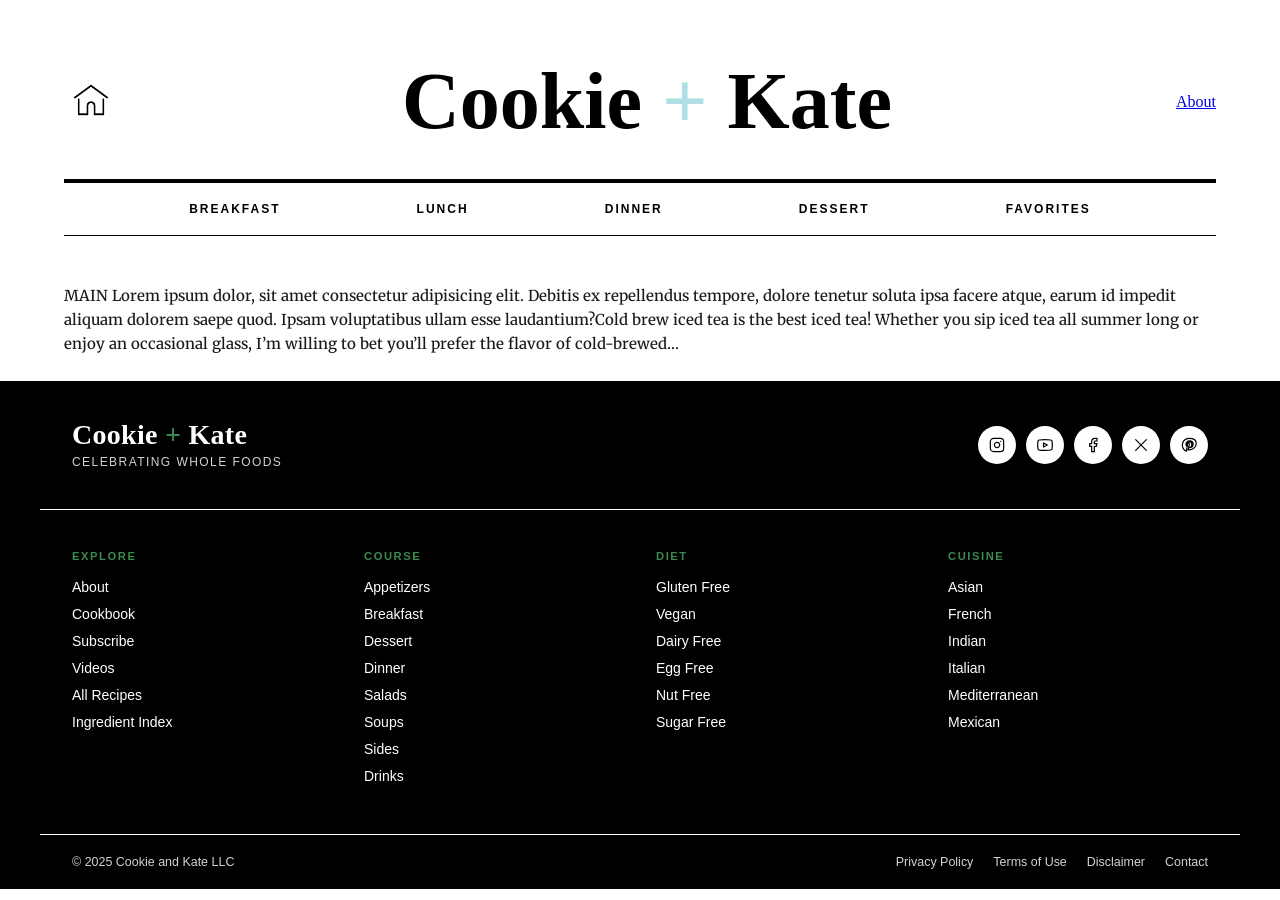
==== index.html @ 109a1067 "minor tweaks" ====
<!DOCTYPE html>
<html lang="en">
<head>
    <meta charset="UTF-8">
    <meta name="viewport" content="width=device-width, initial-scale=1.0">
    <title>Itec50 Final Project</title>
    <link rel="stylesheet" href="style.css">
    <link rel="preconnect" href="https://fonts.googleapis.com">
    <link rel="preconnect" href="https://fonts.gstatic.com" crossorigin>
    <link href="https://fonts.googleapis.com/css2?family=Merriweather:ital,wght@0,300;0,400;1,300&display=swap" rel="stylesheet">
</head>
<body>
    <nav>
        <div>
            <div class="upper">
                <a class="left" href="/index.html"><img src="/assets/icons/home.png"></a>
                <div class="title serif">Cookie <span>+</span> Kate</div>
                <div class="right">
                    <a class="button" href="about.html">About</a>
                </div>
            </div>
            <div class="lower sans-serif">
                <a href="#">Breakfast</a>
                <a href="#">Lunch</a>
                <a href="#">Dinner</a>
                <a href="#">Dessert</a>
                <a href="#">Favorites</a>
            </div>
        </div>
    </nav>

    <main>
        <div class="body-text">MAIN Lorem ipsum dolor, sit amet consectetur adipisicing elit. Debitis ex repellendus tempore, dolore tenetur soluta ipsa facere atque, earum id impedit aliquam dolorem saepe quod. Ipsam voluptatibus ullam esse laudantium?Cold brew iced tea is the best iced tea! Whether you sip iced tea all summer long or enjoy an occasional glass, I’m willing to bet you’ll prefer the flavor of cold-brewed…</div>
    </main>


    <footer class="site-footer">

    <div class="footer-top">
        <div class="footer-brand">
        <a href="/" class="footer-logo">Cookie <span class="footer-logo-plus">+</span> Kate</a>
        <p class="footer-tagline">Celebrating whole foods</p>
        </div>

        <div class="footer-social">
        <a href="https://instagram.com" class="social-link" aria-label="Instagram">
            <svg xmlns="http://www.w3.org/2000/svg" viewBox="0 0 24 24" fill="none" stroke="currentColor" stroke-width="1.8" stroke-linecap="round" stroke-linejoin="round">
            <rect x="2" y="2" width="20" height="20" rx="5" ry="5"/>
            <path d="M16 11.37A4 4 0 1 1 12.63 8 4 4 0 0 1 16 11.37z"/>
            <line x1="17.5" y1="6.5" x2="17.51" y2="6.5"/>
            </svg>
        </a>
        <a href="https://youtube.com" class="social-link" aria-label="YouTube">
            <svg xmlns="http://www.w3.org/2000/svg" viewBox="0 0 24 24" fill="none" stroke="currentColor" stroke-width="1.8" stroke-linecap="round" stroke-linejoin="round">
            <path d="M22.54 6.42a2.78 2.78 0 0 0-1.95-1.96C18.88 4 12 4 12 4s-6.88 0-8.59.46A2.78 2.78 0 0 0 1.46 6.42 29 29 0 0 0 1 12a29 29 0 0 0 .46 5.58A2.78 2.78 0 0 0 3.41 19.6C5.12 20 12 20 12 20s6.88 0 8.59-.46a2.78 2.78 0 0 0 1.95-1.95A29 29 0 0 0 23 12a29 29 0 0 0-.46-5.58z"/>
            <polygon points="9.75 15.02 15.5 12 9.75 8.98 9.75 15.02"/>
            </svg>
        </a>
        <a href="https://facebook.com" class="social-link" aria-label="Facebook">
            <svg xmlns="http://www.w3.org/2000/svg" viewBox="0 0 24 24" fill="none" stroke="currentColor" stroke-width="1.8" stroke-linecap="round" stroke-linejoin="round">
            <path d="M18 2h-3a5 5 0 0 0-5 5v3H7v4h3v8h4v-8h3l1-4h-4V7a1 1 0 0 1 1-1h3z"/>
            </svg>
        </a>
        <a href="https://x.com" class="social-link" aria-label="X / Twitter">
            <svg xmlns="http://www.w3.org/2000/svg" viewBox="0 0 24 24" fill="none" stroke="currentColor" stroke-width="1.8" stroke-linecap="round" stroke-linejoin="round">
            <path d="M4 4l16 16M20 4 4 20"/>
            </svg>
        </a>
        <a href="https://pinterest.com" class="social-link" aria-label="Pinterest">
            <svg xmlns="http://www.w3.org/2000/svg" viewBox="0 0 24 24" fill="none" stroke="currentColor" stroke-width="1.8" stroke-linecap="round" stroke-linejoin="round">
            <path d="M12 2C6.48 2 2 6.48 2 12c0 4.24 2.65 7.86 6.39 9.29-.09-.78-.17-1.98.04-2.83.18-.76 1.22-5.17 1.22-5.17s-.31-.62-.31-1.54c0-1.45.84-2.53 1.88-2.53.89 0 1.32.67 1.32 1.47 0 .9-.57 2.24-.87 3.48-.25 1.04.52 1.88 1.54 1.88 1.85 0 3.1-2.37 3.1-5.18 0-2.14-1.44-3.64-3.5-3.64-2.38 0-3.78 1.79-3.78 3.63 0 .72.28 1.49.62 1.91a.25.25 0 0 1 .06.24l-.23.95c-.04.15-.12.18-.28.11-1.04-.49-1.69-2.02-1.69-3.25 0-2.64 1.92-5.07 5.53-5.07 2.9 0 5.16 2.07 5.16 4.83 0 2.88-1.81 5.19-4.33 5.19-.85 0-1.64-.44-1.91-.96l-.52 1.95c-.19.72-.69 1.62-1.03 2.17.78.24 1.6.37 2.46.37 5.52 0 10-4.48 10-10S17.52 2 12 2z"/>
            </svg>
        </a>
        </div>
    </div>

    <div class="footer-nav">
        <div class="footer-nav-col">
        <h4 class="footer-nav-heading">Explore</h4>
        <ul>
            <li><a href="/about/">About</a></li>
            <li><a href="/love-real-food-cookbook/">Cookbook</a></li>
            <li><a href="/subscribe/">Subscribe</a></li>
            <li><a href="/videos/">Videos</a></li>
            <li><a href="/category/food-recipes/">All Recipes</a></li>
            <li><a href="/ingredient-index/">Ingredient Index</a></li>
        </ul>
        </div>

        <div class="footer-nav-col">
        <h4 class="footer-nav-heading">Course</h4>
        <ul>
            <li><a href="/category/food-recipes/appetizers/">Appetizers</a></li>
            <li><a href="/category/food-recipes/breakfast/">Breakfast</a></li>
            <li><a href="/category/food-recipes/dessert/">Dessert</a></li>
            <li><a href="/category/food-recipes/entrees/">Dinner</a></li>
            <li><a href="/category/food-recipes/salads/">Salads</a></li>
            <li><a href="/category/food-recipes/soups-and-stews/">Soups</a></li>
            <li><a href="/category/food-recipes/side-dishes/">Sides</a></li>
            <li><a href="/category/food-recipes/drinks/">Drinks</a></li>
        </ul>
        </div>

        <div class="footer-nav-col">
        <h4 class="footer-nav-heading">Diet</h4>
        <ul>
            <li><a href="/category/food-recipes/gluten-free/">Gluten Free</a></li>
            <li><a href="/category/food-recipes/vegan/">Vegan</a></li>
            <li><a href="/category/food-recipes/dairy-free/">Dairy Free</a></li>
            <li><a href="/category/food-recipes/egg-free-lactovegetarian/">Egg Free</a></li>
            <li><a href="/category/food-recipes/nut-free/">Nut Free</a></li>
            <li><a href="/category/food-recipes/naturally-sweetened/">Sugar Free</a></li>
        </ul>
        </div>

        <div class="footer-nav-col">
        <h4 class="footer-nav-heading">Cuisine</h4>
        <ul>
            <li><a href="/category/vegetarian-asian-recipes/">Asian</a></li>
            <li><a href="/category/french/">French</a></li>
            <li><a href="/category/vegetarian-indian-recipes/">Indian</a></li>
            <li><a href="/category/vegetarian-italian-recipes/">Italian</a></li>
            <li><a href="/category/greek-vegetarian-recipes/">Mediterranean</a></li>
            <li><a href="/category/vegetarian-mexican-recipes/">Mexican</a></li>
        </ul>
        </div>
    </div>

    <div class="footer-bottom">
        <p class="footer-copyright">&copy; 2025 Cookie and Kate LLC</p>
        <nav class="footer-legal">
        <a href="/privacy-policy/">Privacy Policy</a>
        <a href="/terms-of-use/">Terms of Use</a>
        <a href="/disclaimer/">Disclaimer</a>
        <a href="/contact/">Contact</a>
        </nav>
    </div>

    </footer>

    <script src="script.js"></script>
</body>
</html>
---- style.css ----
@import url(css/general.css);
@import url(css/fonts.css);
@import url(css/nav.css);
@import url(css/footer.css);
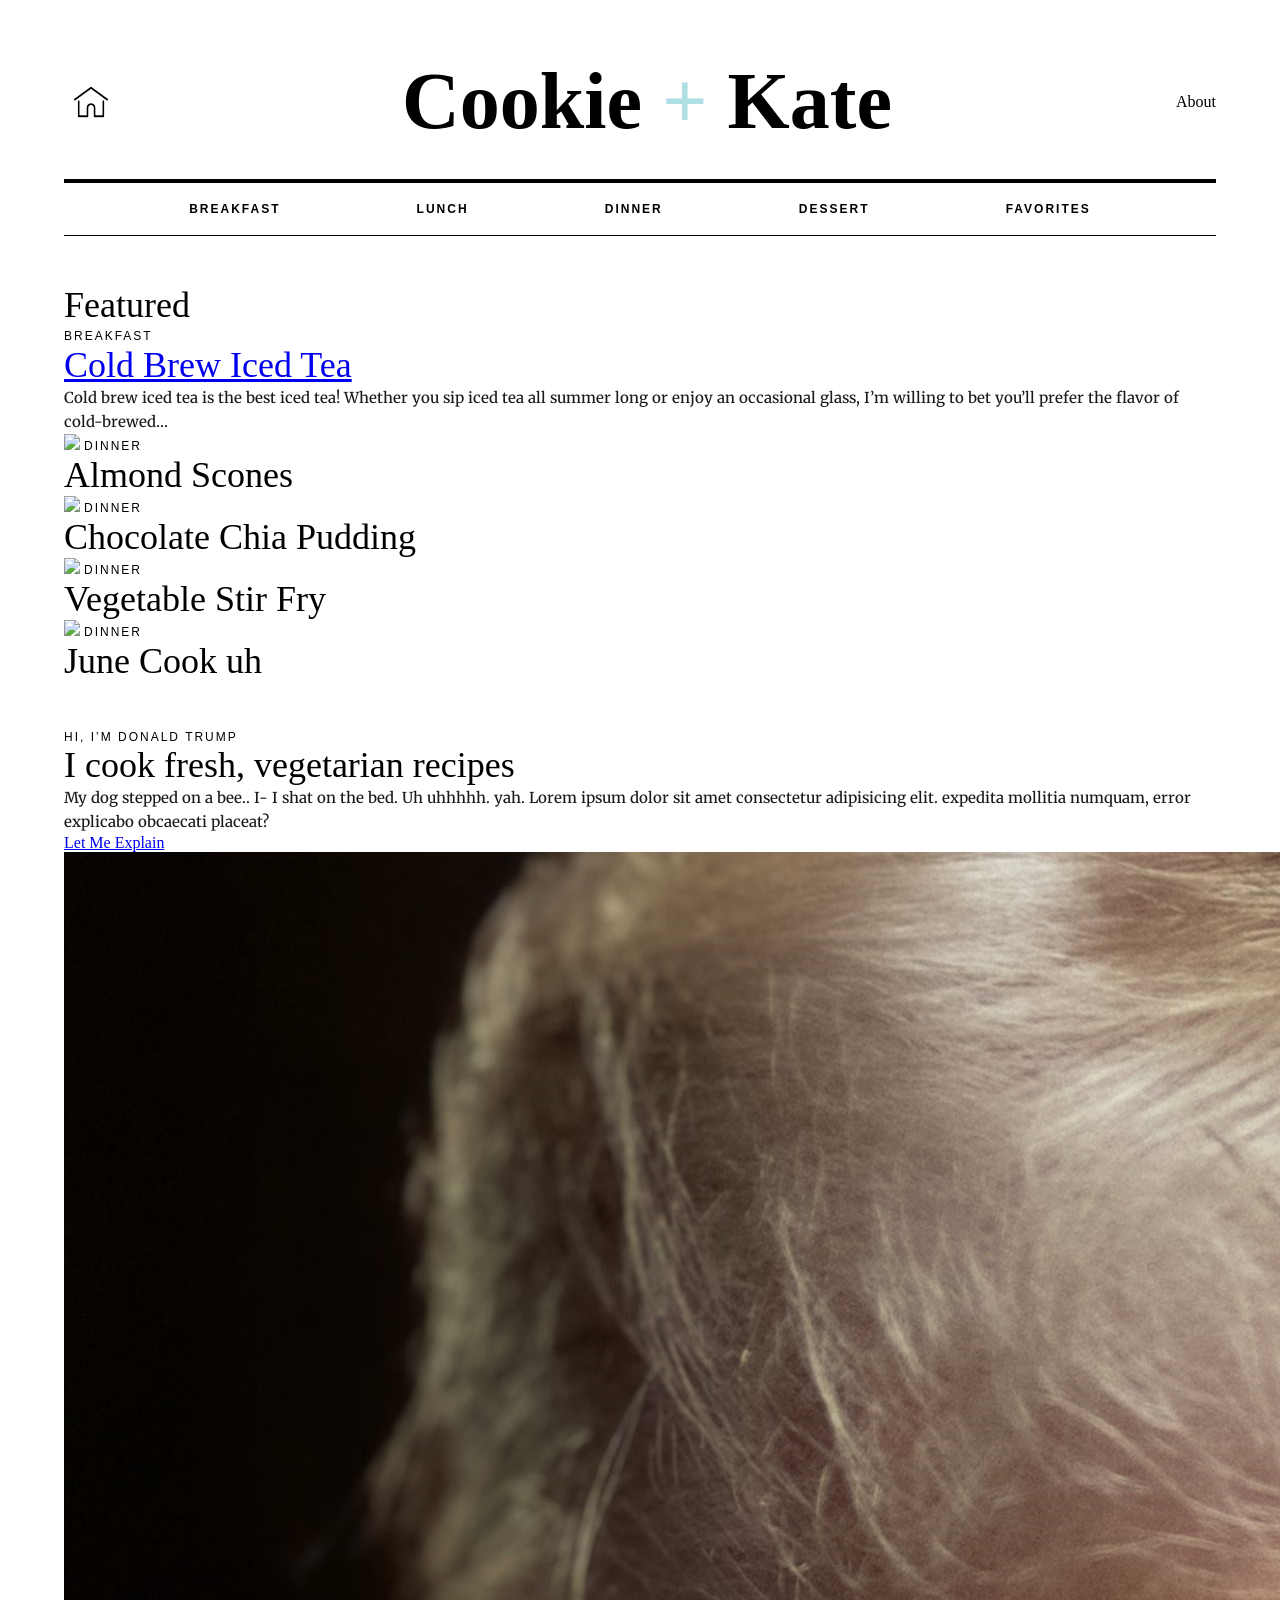
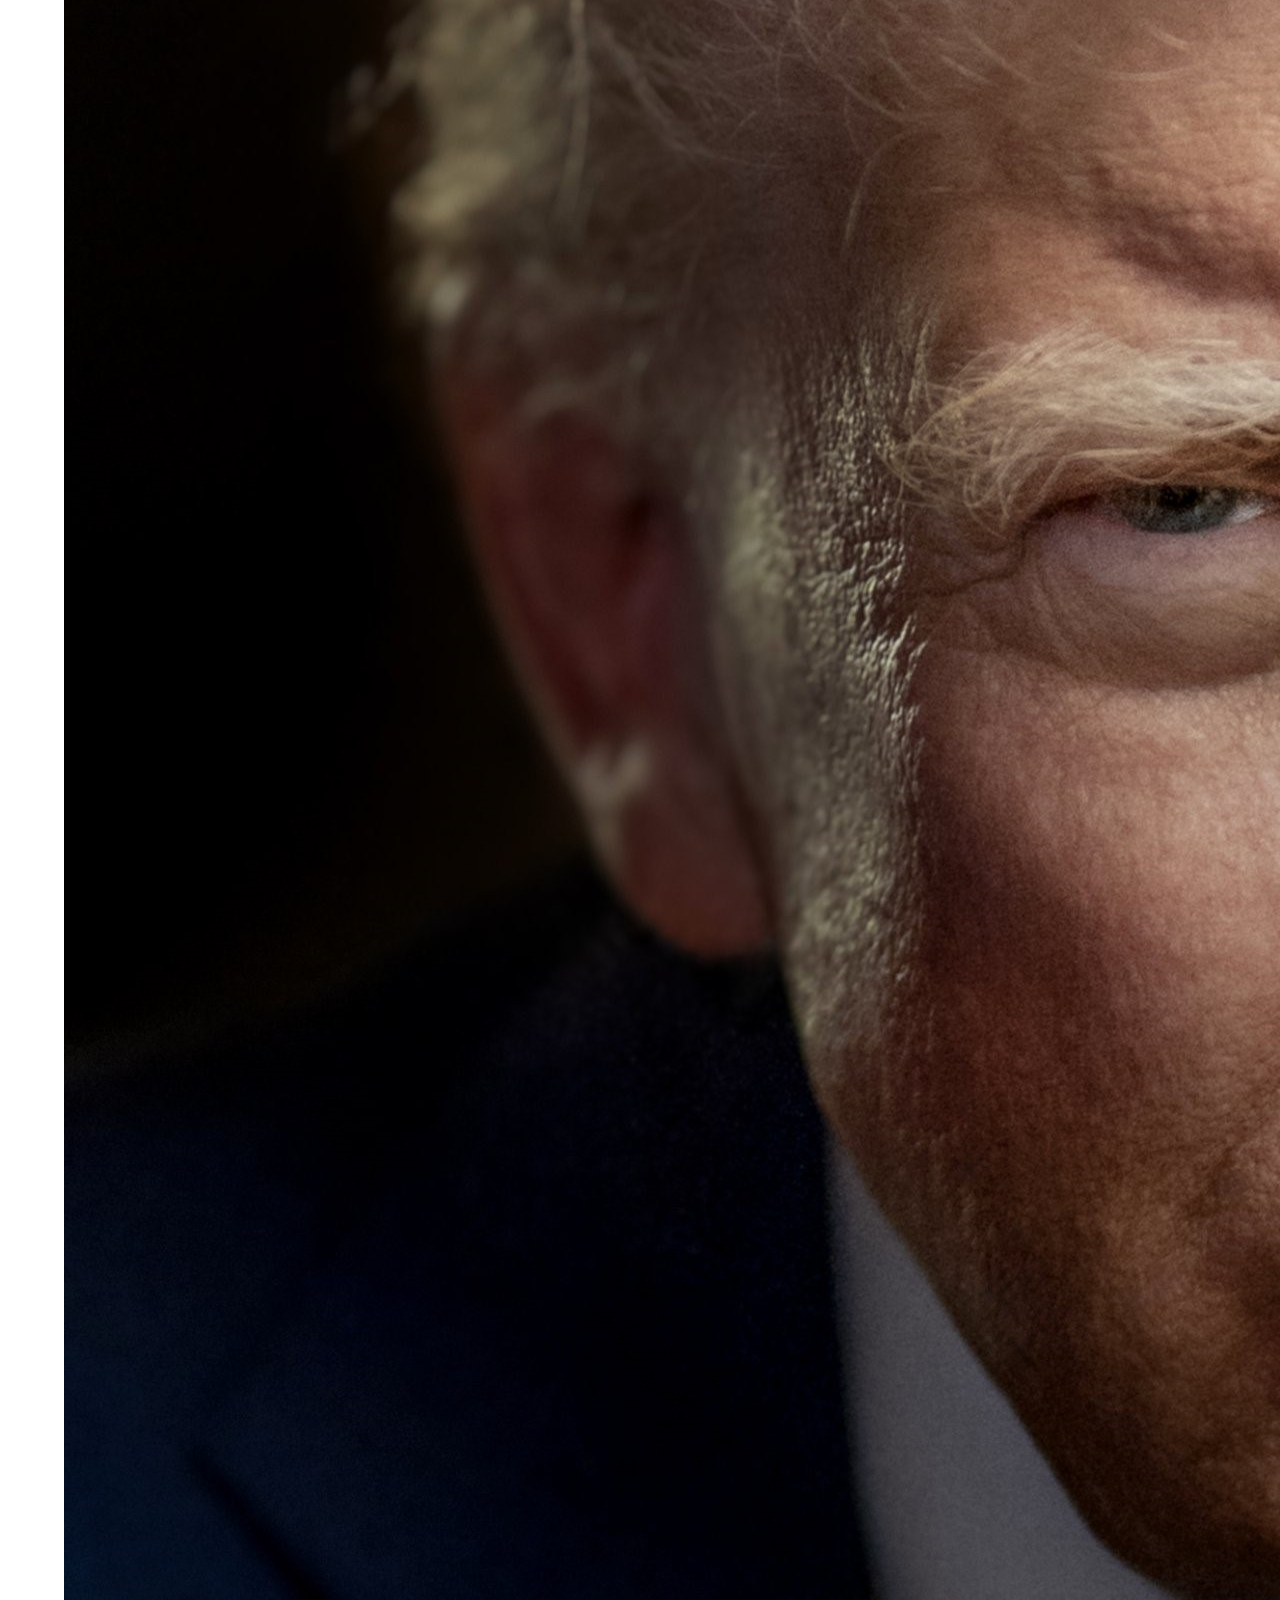
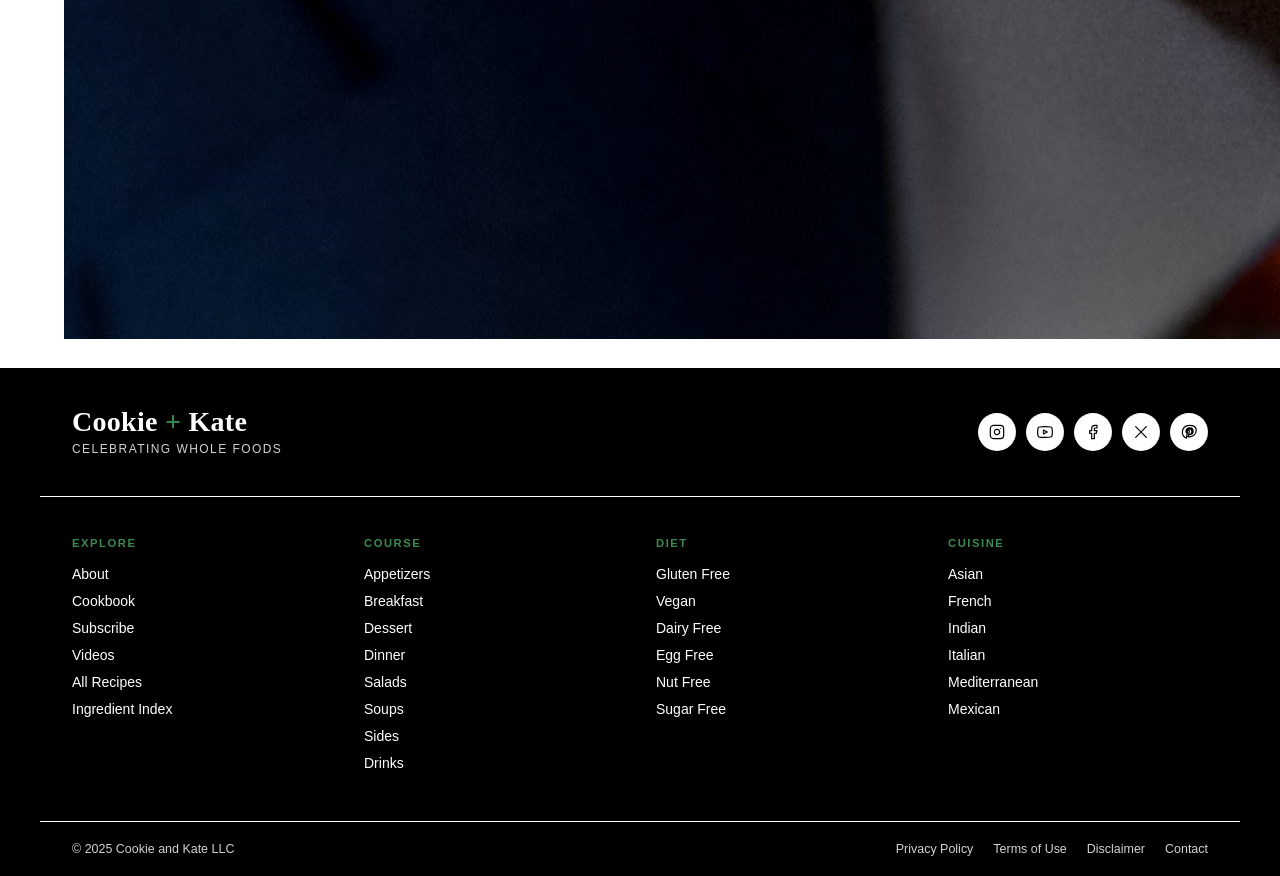
==== commit 4d44a65b: "Add about section" ====
--- a/index.html
+++ b/index.html
@@ -13,10 +13,17 @@
     <nav>
         <div>
             <div class="upper">
-                <a class="left" href="/index.html"><img src="/assets/icons/home.png"></a>
-                <div class="title serif">Cookie <span>+</span> Kate</div>
+                <div class="left">
+                    <img class="mobile-menu icon" src="/assets/icons/menu.png">
+                    <a href="/index.html">
+                        <img class="home-btn icon" src="/assets/icons/home.png">
+                    </a>
+                </div>
+                <a href="/index.html">
+                    <div class="title serif">Cookie <span>+</span> Kate</div>
+                </a>
                 <div class="right">
-                    <a class="button" href="about.html">About</a>
+                    <a class="button about-btn" href="about.html">About</a>
                 </div>
             </div>
             <div class="lower sans-serif">
@@ -25,12 +32,81 @@
                 <a href="#">Dinner</a>
                 <a href="#">Dessert</a>
                 <a href="#">Favorites</a>
+                <div class="mobile-dropdown">
+                    <a href="#">About</a>
+                    <a href="#">Breakfast</a>
+                    <a href="#">Lunch</a>
+                    <a href="#">Dinner</a>
+                    <a href="#">Dessert</a>
+                    <a href="#">Favorites</a>
+                    <span></span>
+                </div>
             </div>
         </div>
     </nav>
 
     <main>
-        <div class="body-text">MAIN Lorem ipsum dolor, sit amet consectetur adipisicing elit. Debitis ex repellendus tempore, dolore tenetur soluta ipsa facere atque, earum id impedit aliquam dolorem saepe quod. Ipsam voluptatibus ullam esse laudantium?Cold brew iced tea is the best iced tea! Whether you sip iced tea all summer long or enjoy an occasional glass, I’m willing to bet you’ll prefer the flavor of cold-brewed…</div>
+        <div>
+            <section class="hero">
+                <div class="upper">
+                    <h1 class="serif">Featured</h1>
+                    <span class="line"></span>
+                </div>
+                <div class="picture-frame banner" onclick="window.location.href='/index.html'">
+                    <div class="textbox">
+                        <a href="#" class="sans-serif">Breakfast</a>
+                        <h1 class="serif">
+                            <a href="#">Cold Brew Iced Tea</a>
+                        </h1>
+                        <p class="body-text">
+                            Cold brew iced tea is the best iced tea! Whether you sip iced tea all summer long or enjoy an occasional glass, 
+                            I’m willing to bet you’ll prefer the flavor of cold-brewed…
+                        </p>
+                    </div>
+                </div>
+                <div class="grid">
+                    <div class="card">
+                        <img src="assets/images/almond-flour-scones-recipe-600x800.webp" onclick="window.location.href='/index.html'">
+                        <a href="#" class="sans-serif">Dinner</a>
+                        <p class="serif" onclick="window.location.href='/index.html'">Almond Scones</p>
+                    </div>
+                    <div class="card">
+                        <img src="assets/images/chocolate-chia-pudding-recipe-600x800.webp" onclick="window.location.href='/index.html'">
+                        <a href="#" class="sans-serif">Dinner</a>
+                        <p class="serif" onclick="window.location.href='/index.html'">Chocolate Chia Pudding</p>
+                    </div>
+                    <div class="card">
+                        <img src="assets/images/vegetable-stir-fry-in-bowls-600x800.webp" onclick="window.location.href='/index.html'">
+                        <a href="#" class="sans-serif">Dinner</a>
+                        <p class="serif" onclick="window.location.href='/index.html'">Vegetable Stir Fry</p>
+                    </div>
+                    <div class="card">
+                        <img src="assets/images/what-to-cook-this-june-2018-1-600x800.webp" onclick="window.location.href='/index.html'">
+                        <a href="#" class="sans-serif">Dinner</a>
+                        <p class="serif" onclick="window.location.href='/index.html'">June Cook uh</p>
+                    </div>
+                </div>
+                <span class="line"></span>
+            </section>
+     
+        </div>
+        <div>
+            <section class="about-section">
+                <div class="about-container">
+                    <div class="textbox">
+                        <p class="sans-serif">Hi, I’m Donald Trump</p>
+                        <h1 class="serif">I cook fresh, vegetarian recipes</h1>
+                        <p class="body-text">
+                            My dog stepped on a bee.. I- I shat on the bed. Uh uhhhhh. yah. 
+                            Lorem ipsum dolor sit amet consectetur adipisicing elit.
+                            expedita mollitia numquam, error explicabo obcaecati placeat?
+                        </p>
+                        <a class="button" href="/about.html">Let Me Explain</a>
+                    </div>
+                    <img src="assets/images/trump.jpg">
+                </div>
+            </section>
+        </div>
     </main>
 
 
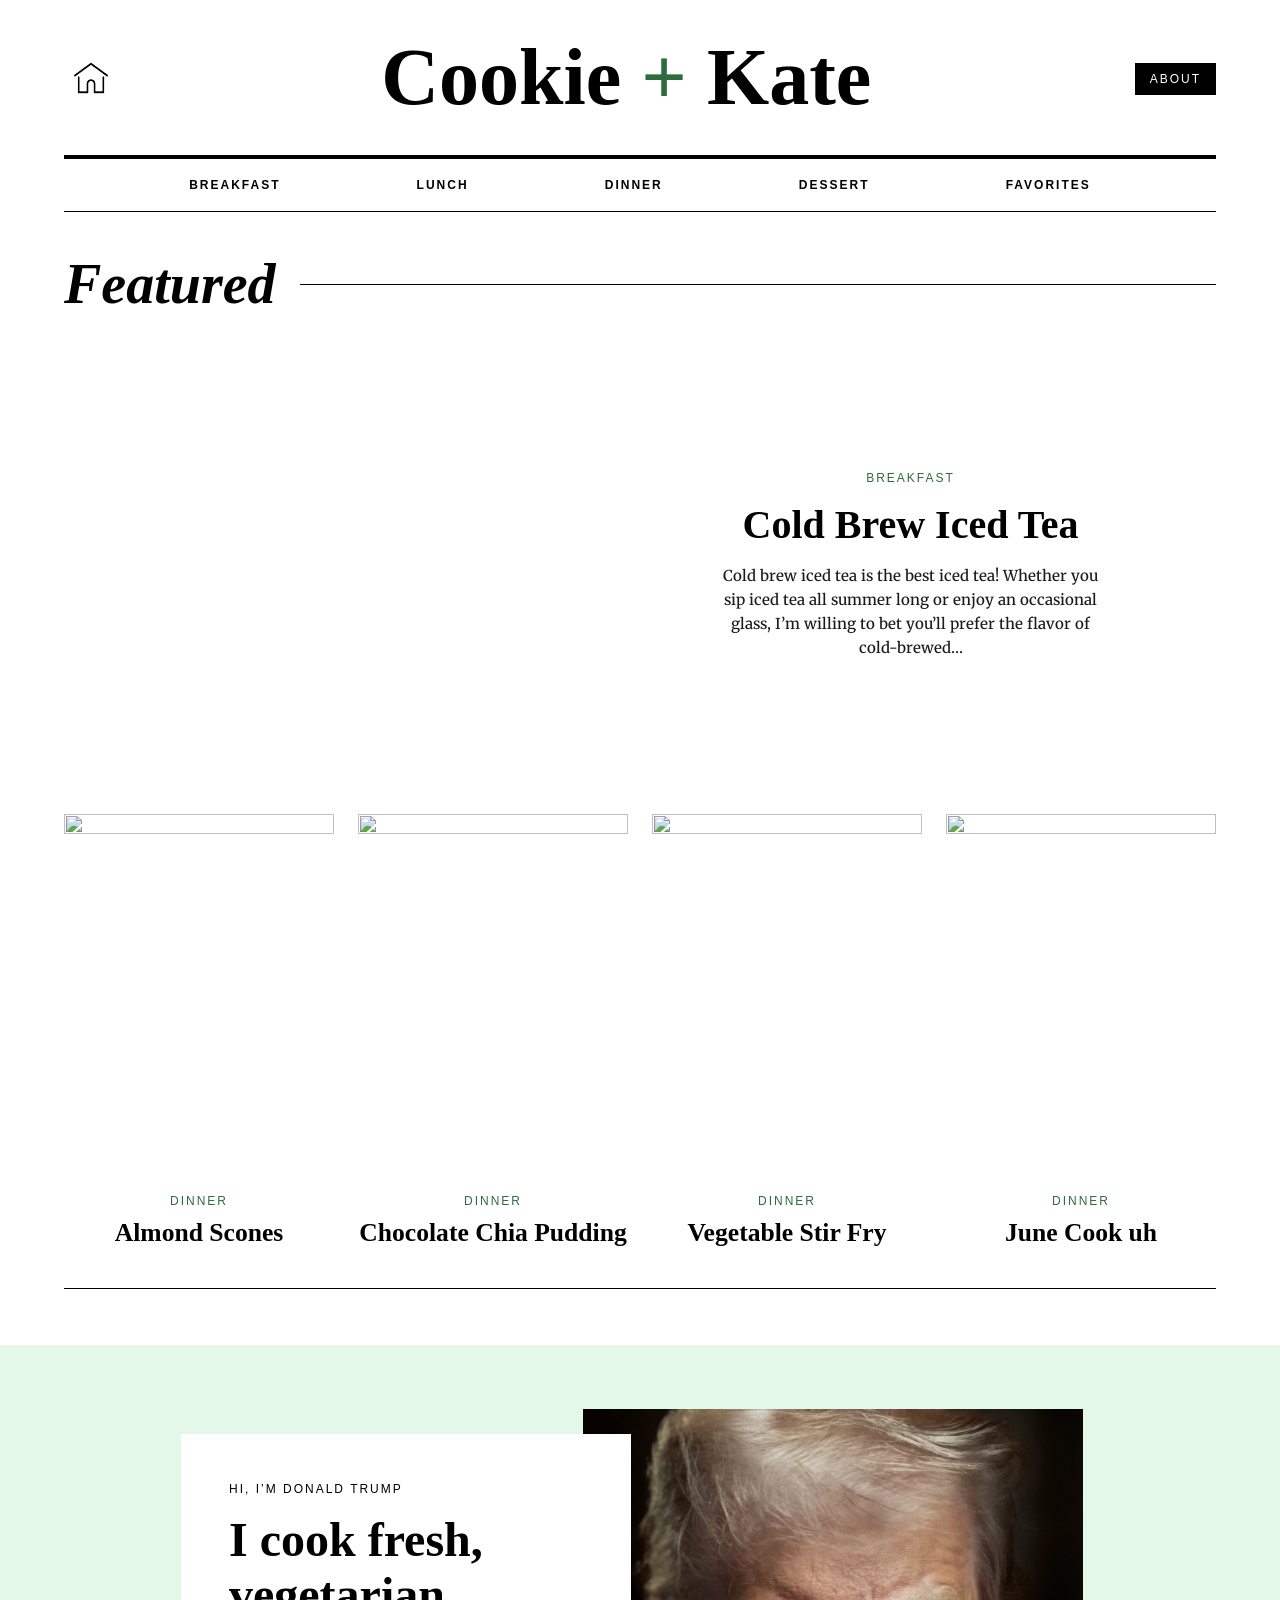
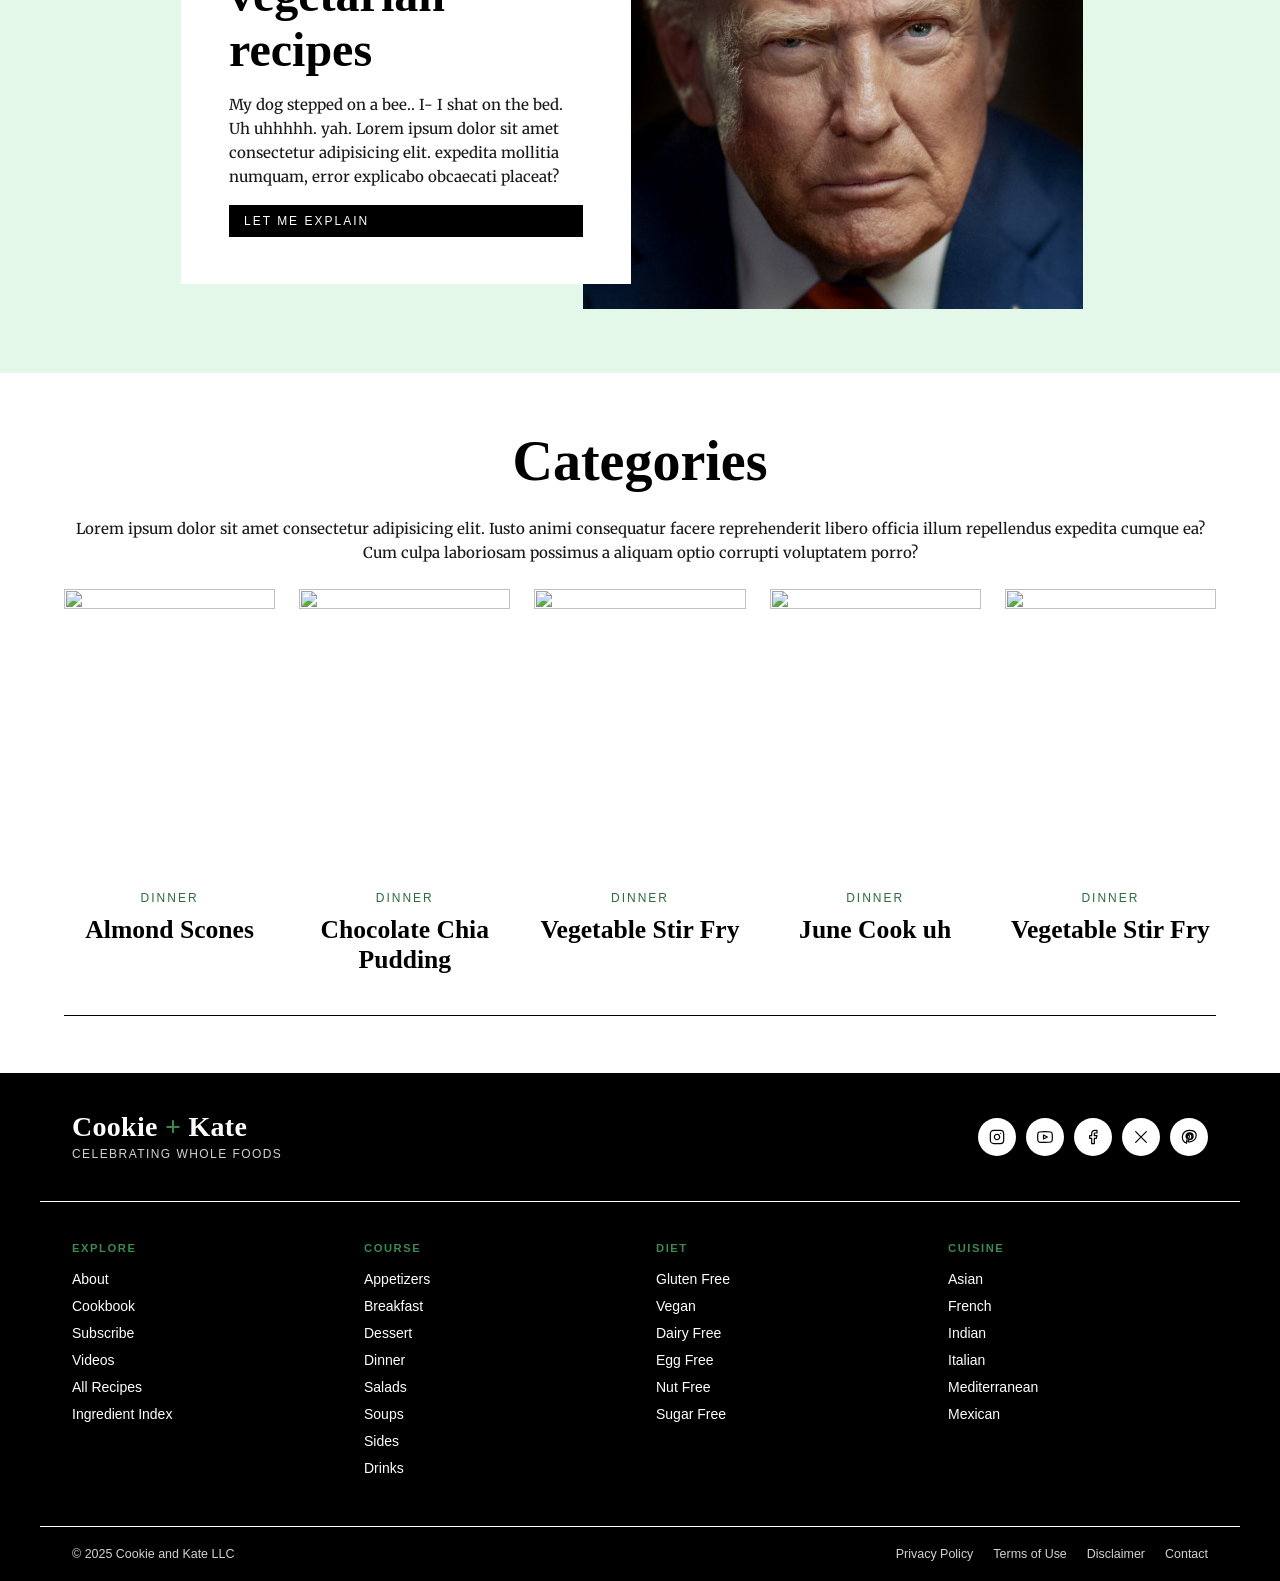
==== commit d87b5174: "add categories section" ====
--- a/index.html
+++ b/index.html
@@ -107,6 +107,46 @@
                 </div>
             </section>
         </div>
+        <div>
+            <section class="categories-section">
+                <h1 class="serif">Categories</h1>
+                <p class="body-text">
+                    Lorem ipsum dolor sit amet consectetur adipisicing elit. 
+                    Iusto animi consequatur facere reprehenderit libero officia illum repellendus expedita cumque ea? 
+                    Cum culpa laboriosam possimus a aliquam optio corrupti voluptatem porro?
+                </p>
+                <div class="grid">
+                 
+                    <div class="card">
+                        <img src="assets/images/almond-flour-scones-recipe-600x800.webp" onclick="window.location.href='/index.html'">
+                        <a href="#" class="sans-serif">Dinner</a>
+                        <p class="serif" onclick="window.location.href='/index.html'">Almond Scones</p>
+                    </div>
+                    <div class="card">
+                        <img src="assets/images/chocolate-chia-pudding-recipe-600x800.webp" onclick="window.location.href='/index.html'">
+                        <a href="#" class="sans-serif">Dinner</a>
+                        <p class="serif" onclick="window.location.href='/index.html'">Chocolate Chia Pudding</p>
+                    </div>
+                    <div class="card">
+                        <img src="assets/images/vegetable-stir-fry-in-bowls-600x800.webp" onclick="window.location.href='/index.html'">
+                        <a href="#" class="sans-serif">Dinner</a>
+                        <p class="serif" onclick="window.location.href='/index.html'">Vegetable Stir Fry</p>
+                    </div>
+                    <div class="card">
+                        <img src="assets/images/what-to-cook-this-june-2018-1-600x800.webp" onclick="window.location.href='/index.html'">
+                        <a href="#" class="sans-serif">Dinner</a>
+                        <p class="serif" onclick="window.location.href='/index.html'">June Cook uh</p>
+                    </div>
+                    <div class="card">
+                        <img src="assets/images/vegetable-stir-fry-in-bowls-600x800.webp" onclick="window.location.href='/index.html'">
+                        <a href="#" class="sans-serif">Dinner</a>
+                        <p class="serif" onclick="window.location.href='/index.html'">Vegetable Stir Fry</p>
+                    </div>
+             
+                </div>
+                <span class="line"></span>
+            </section>
+        </div>
     </main>
 
 
--- a/style.css
+++ b/style.css
@@ -1,4 +1,10 @@
-@import url(css/general.css);
-@import url(css/fonts.css);
+@import url(css/globals.css);
 @import url(css/nav.css);
-@import url(css/footer.css);+@import url(css/homepage.css);
+@import url(css/footer.css);
+@import url(/css/reponsiveness.css);
+@import url(css/about.css);
+
+script, style {
+    display: none !important;
+}
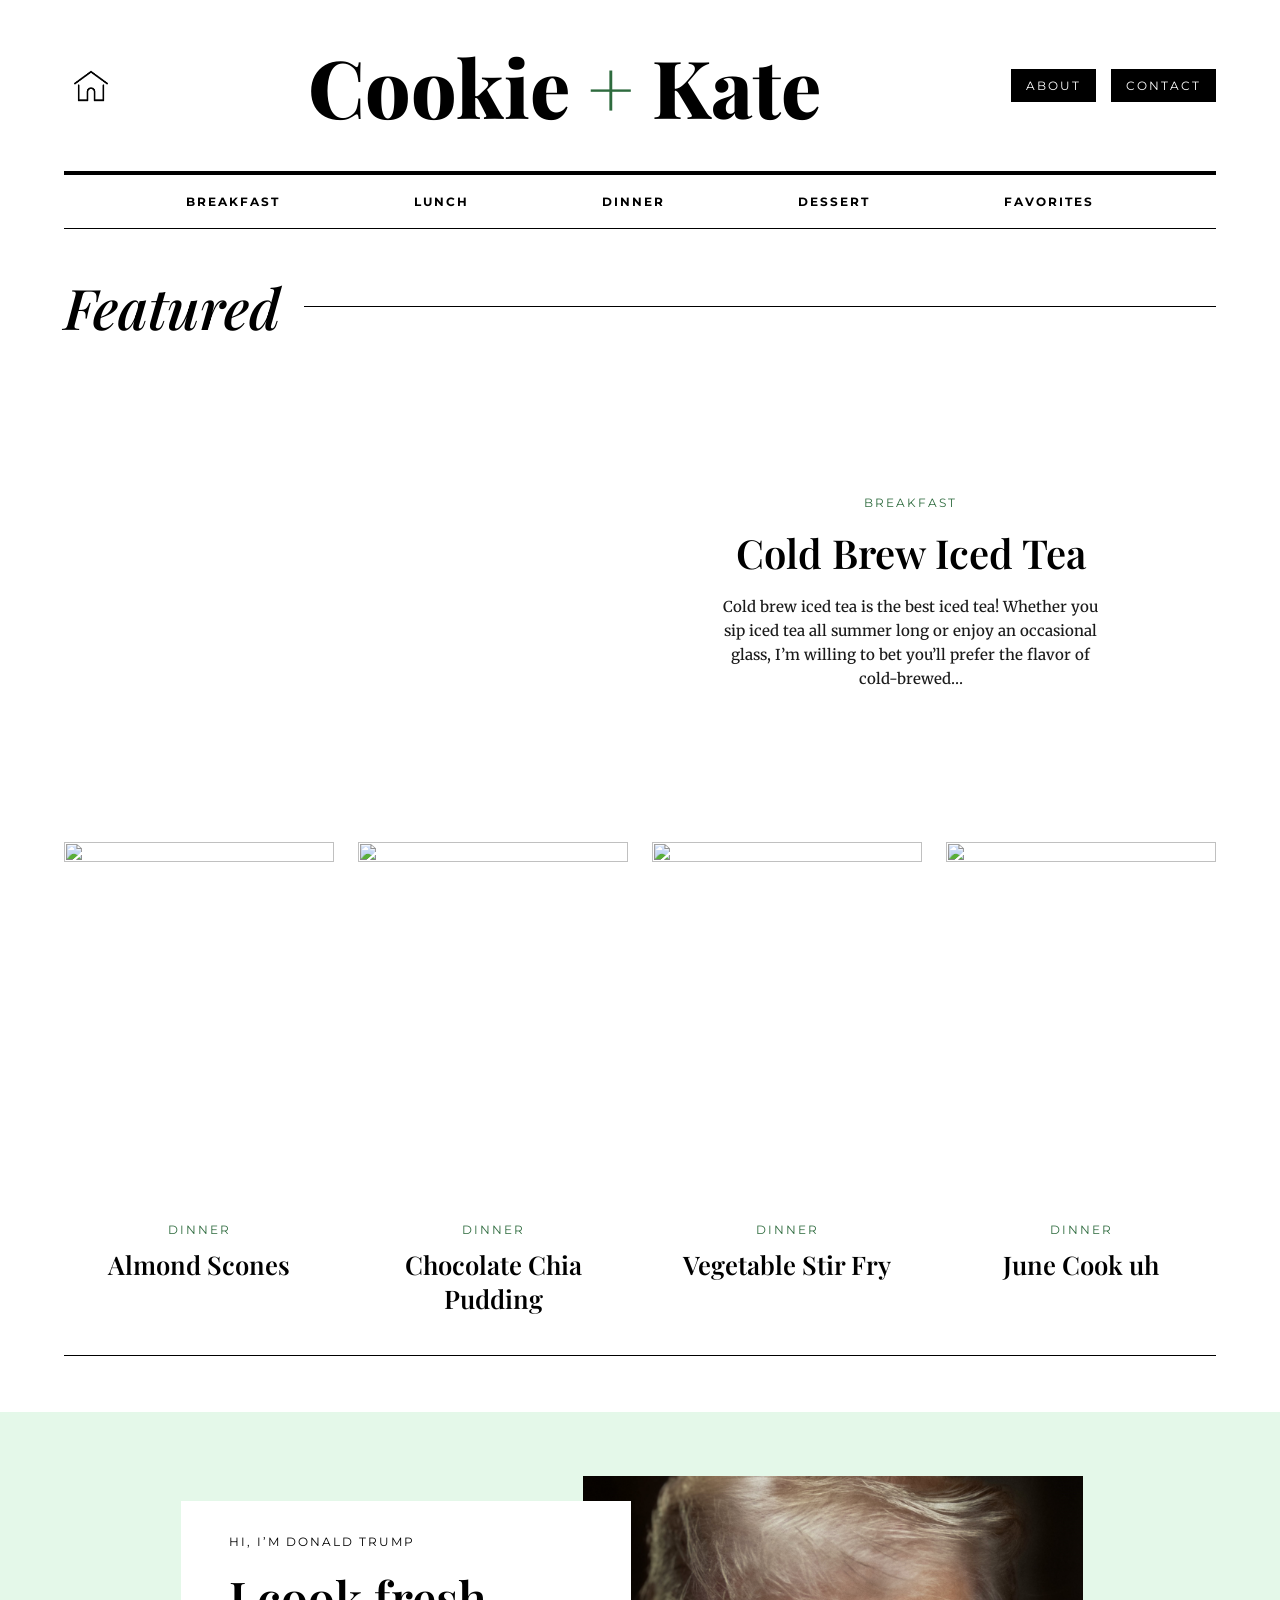
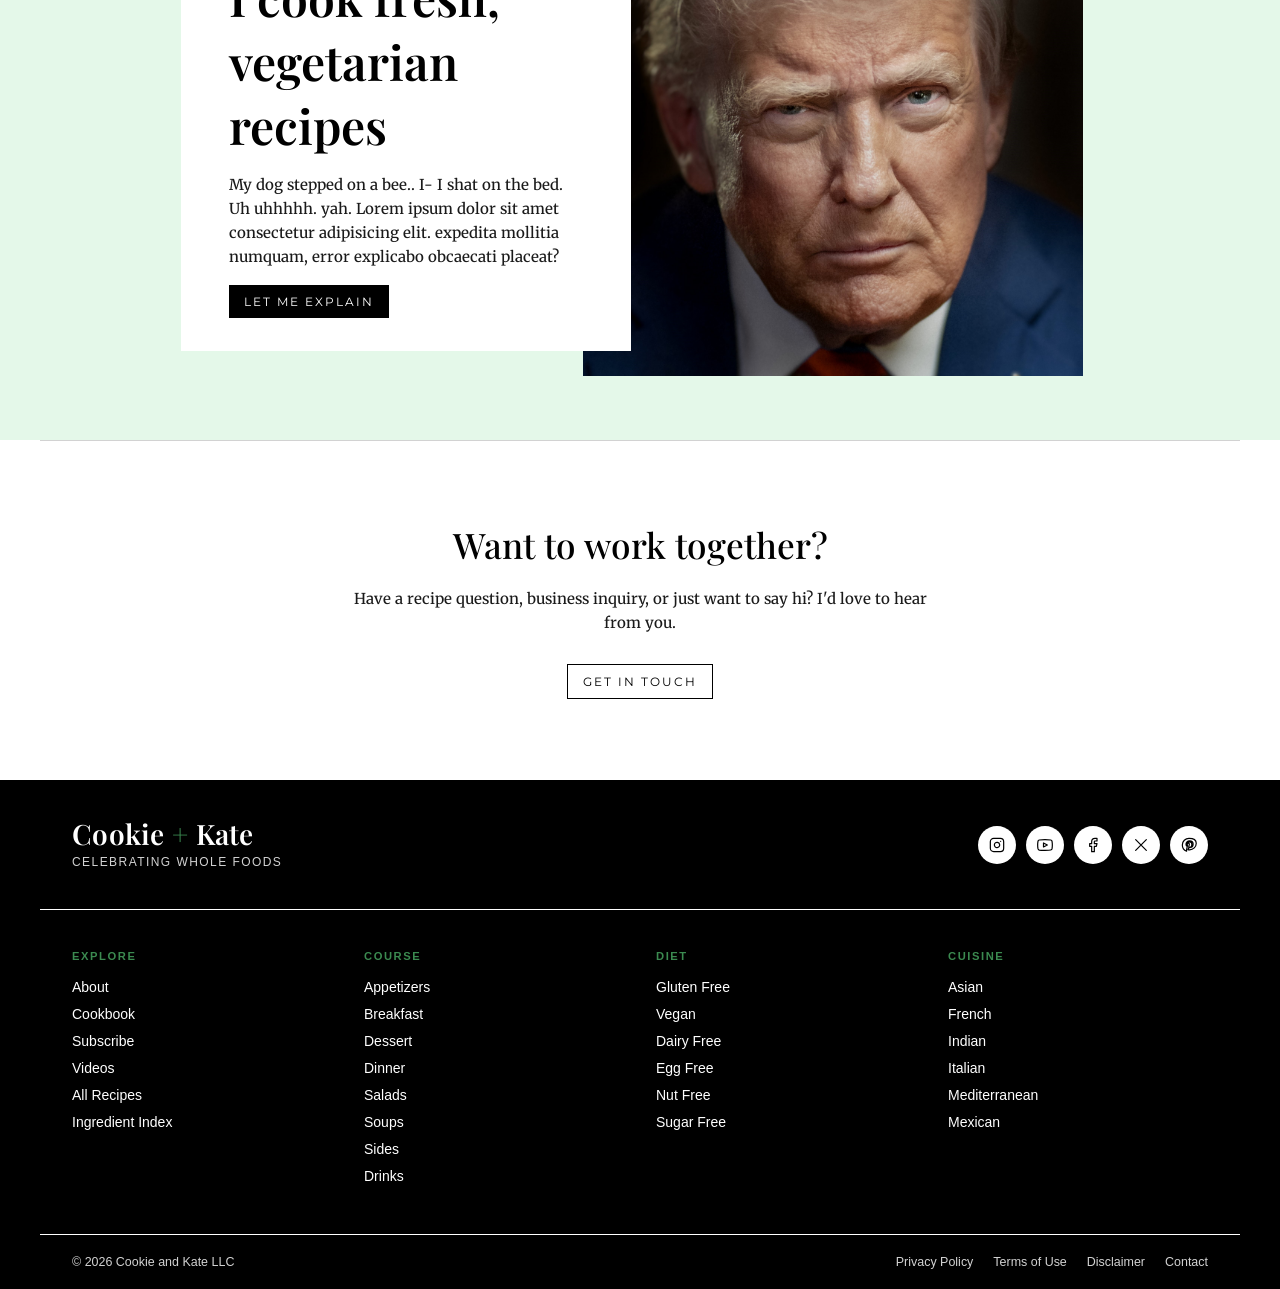
==== commit ded973e7: "Added a contact page and button" ====
--- a/index.html
+++ b/index.html
@@ -7,23 +7,24 @@
     <link rel="stylesheet" href="style.css">
     <link rel="preconnect" href="https://fonts.googleapis.com">
     <link rel="preconnect" href="https://fonts.gstatic.com" crossorigin>
-    <link href="https://fonts.googleapis.com/css2?family=Merriweather:ital,wght@0,300;0,400;1,300&display=swap" rel="stylesheet">
+    <link href="https://fonts.googleapis.com/css2?family=Merriweather:ital,wght@0,300;0,400;1,300&family=Montserrat:wght@400;600&family=Playfair+Display:wght@400;500;600&display=swap" rel="stylesheet">
 </head>
 <body>
     <nav>
         <div>
             <div class="upper">
                 <div class="left">
-                    <img class="mobile-menu icon" src="/assets/icons/menu.png">
-                    <a href="/index.html">
-                        <img class="home-btn icon" src="/assets/icons/home.png">
+                    <img class="mobile-menu icon" src="assets/icons/menu.png">
+                    <a href="index.html">
+                        <img class="home-btn icon" src="assets/icons/home.png">
                     </a>
                 </div>
-                <a href="/index.html">
+                <a href="index.html">
                     <div class="title serif">Cookie <span>+</span> Kate</div>
                 </a>
                 <div class="right">
                     <a class="button about-btn" href="about.html">About</a>
+                    <a class="button contact-btn" href="contact.html">Contact</a>
                 </div>
             </div>
             <div class="lower sans-serif">
@@ -33,7 +34,8 @@
                 <a href="#">Dessert</a>
                 <a href="#">Favorites</a>
                 <div class="mobile-dropdown">
-                    <a href="#">About</a>
+                    <a href="about.html">About</a>
+                    <a href="contact.html">Contact</a>
                     <a href="#">Breakfast</a>
                     <a href="#">Lunch</a>
                     <a href="#">Dinner</a>
@@ -52,7 +54,7 @@
                     <h1 class="serif">Featured</h1>
                     <span class="line"></span>
                 </div>
-                <div class="picture-frame banner" onclick="window.location.href='/index.html'">
+                <div class="picture-frame banner" onclick="window.location.href='index.html'">
                     <div class="textbox">
                         <a href="#" class="sans-serif">Breakfast</a>
                         <h1 class="serif">
@@ -66,30 +68,30 @@
                 </div>
                 <div class="grid">
                     <div class="card">
-                        <img src="assets/images/almond-flour-scones-recipe-600x800.webp" onclick="window.location.href='/index.html'">
-                        <a href="#" class="sans-serif">Dinner</a>
-                        <p class="serif" onclick="window.location.href='/index.html'">Almond Scones</p>
-                    </div>
-                    <div class="card">
-                        <img src="assets/images/chocolate-chia-pudding-recipe-600x800.webp" onclick="window.location.href='/index.html'">
-                        <a href="#" class="sans-serif">Dinner</a>
-                        <p class="serif" onclick="window.location.href='/index.html'">Chocolate Chia Pudding</p>
-                    </div>
-                    <div class="card">
-                        <img src="assets/images/vegetable-stir-fry-in-bowls-600x800.webp" onclick="window.location.href='/index.html'">
-                        <a href="#" class="sans-serif">Dinner</a>
-                        <p class="serif" onclick="window.location.href='/index.html'">Vegetable Stir Fry</p>
-                    </div>
-                    <div class="card">
-                        <img src="assets/images/what-to-cook-this-june-2018-1-600x800.webp" onclick="window.location.href='/index.html'">
-                        <a href="#" class="sans-serif">Dinner</a>
-                        <p class="serif" onclick="window.location.href='/index.html'">June Cook uh</p>
+                        <img src="assets/images/almond-flour-scones-recipe-600x800.webp" onclick="window.location.href='index.html'">
+                        <a href="#" class="sans-serif">Dinner</a>
+                        <p class="serif" onclick="window.location.href='index.html'">Almond Scones</p>
+                    </div>
+                    <div class="card">
+                        <img src="assets/images/chocolate-chia-pudding-recipe-600x800.webp" onclick="window.location.href='index.html'">
+                        <a href="#" class="sans-serif">Dinner</a>
+                        <p class="serif" onclick="window.location.href='index.html'">Chocolate Chia Pudding</p>
+                    </div>
+                    <div class="card">
+                        <img src="assets/images/vegetable-stir-fry-in-bowls-600x800.webp" onclick="window.location.href='index.html'">
+                        <a href="#" class="sans-serif">Dinner</a>
+                        <p class="serif" onclick="window.location.href='index.html'">Vegetable Stir Fry</p>
+                    </div>
+                    <div class="card">
+                        <img src="assets/images/what-to-cook-this-june-2018-1-600x800.webp" onclick="window.location.href='index.html'">
+                        <a href="#" class="sans-serif">Dinner</a>
+                        <p class="serif" onclick="window.location.href='index.html'">June Cook uh</p>
                     </div>
                 </div>
                 <span class="line"></span>
             </section>
-     
-        </div>
+        </div>
+        
         <div>
             <section class="about-section">
                 <div class="about-container">
@@ -101,157 +103,122 @@
                             Lorem ipsum dolor sit amet consectetur adipisicing elit.
                             expedita mollitia numquam, error explicabo obcaecati placeat?
                         </p>
-                        <a class="button" href="/about.html">Let Me Explain</a>
+                        <a class="button" href="about.html">Let Me Explain</a>
                     </div>
                     <img src="assets/images/trump.jpg">
                 </div>
             </section>
         </div>
-        <div>
-            <section class="categories-section">
-                <h1 class="serif">Categories</h1>
-                <p class="body-text">
-                    Lorem ipsum dolor sit amet consectetur adipisicing elit. 
-                    Iusto animi consequatur facere reprehenderit libero officia illum repellendus expedita cumque ea? 
-                    Cum culpa laboriosam possimus a aliquam optio corrupti voluptatem porro?
-                </p>
-                <div class="grid">
-                 
-                    <div class="card">
-                        <img src="assets/images/almond-flour-scones-recipe-600x800.webp" onclick="window.location.href='/index.html'">
-                        <a href="#" class="sans-serif">Dinner</a>
-                        <p class="serif" onclick="window.location.href='/index.html'">Almond Scones</p>
-                    </div>
-                    <div class="card">
-                        <img src="assets/images/chocolate-chia-pudding-recipe-600x800.webp" onclick="window.location.href='/index.html'">
-                        <a href="#" class="sans-serif">Dinner</a>
-                        <p class="serif" onclick="window.location.href='/index.html'">Chocolate Chia Pudding</p>
-                    </div>
-                    <div class="card">
-                        <img src="assets/images/vegetable-stir-fry-in-bowls-600x800.webp" onclick="window.location.href='/index.html'">
-                        <a href="#" class="sans-serif">Dinner</a>
-                        <p class="serif" onclick="window.location.href='/index.html'">Vegetable Stir Fry</p>
-                    </div>
-                    <div class="card">
-                        <img src="assets/images/what-to-cook-this-june-2018-1-600x800.webp" onclick="window.location.href='/index.html'">
-                        <a href="#" class="sans-serif">Dinner</a>
-                        <p class="serif" onclick="window.location.href='/index.html'">June Cook uh</p>
-                    </div>
-                    <div class="card">
-                        <img src="assets/images/vegetable-stir-fry-in-bowls-600x800.webp" onclick="window.location.href='/index.html'">
-                        <a href="#" class="sans-serif">Dinner</a>
-                        <p class="serif" onclick="window.location.href='/index.html'">Vegetable Stir Fry</p>
-                    </div>
-             
-                </div>
-                <span class="line"></span>
+
+        <div class="contact-cta-wrapper">
+            <section class="contact-cta">
+                <h2 class="serif">Want to work together?</h2>
+                <p class="body-text">Have a recipe question, business inquiry, or just want to say hi? I'd love to hear from you.</p>
+                <a class="button outline-btn" href="contact.html">Get in Touch</a>
             </section>
         </div>
     </main>
 
-
     <footer class="site-footer">
-
-    <div class="footer-top">
-        <div class="footer-brand">
-        <a href="/" class="footer-logo">Cookie <span class="footer-logo-plus">+</span> Kate</a>
-        <p class="footer-tagline">Celebrating whole foods</p>
-        </div>
-
-        <div class="footer-social">
-        <a href="https://instagram.com" class="social-link" aria-label="Instagram">
-            <svg xmlns="http://www.w3.org/2000/svg" viewBox="0 0 24 24" fill="none" stroke="currentColor" stroke-width="1.8" stroke-linecap="round" stroke-linejoin="round">
-            <rect x="2" y="2" width="20" height="20" rx="5" ry="5"/>
-            <path d="M16 11.37A4 4 0 1 1 12.63 8 4 4 0 0 1 16 11.37z"/>
-            <line x1="17.5" y1="6.5" x2="17.51" y2="6.5"/>
-            </svg>
-        </a>
-        <a href="https://youtube.com" class="social-link" aria-label="YouTube">
-            <svg xmlns="http://www.w3.org/2000/svg" viewBox="0 0 24 24" fill="none" stroke="currentColor" stroke-width="1.8" stroke-linecap="round" stroke-linejoin="round">
-            <path d="M22.54 6.42a2.78 2.78 0 0 0-1.95-1.96C18.88 4 12 4 12 4s-6.88 0-8.59.46A2.78 2.78 0 0 0 1.46 6.42 29 29 0 0 0 1 12a29 29 0 0 0 .46 5.58A2.78 2.78 0 0 0 3.41 19.6C5.12 20 12 20 12 20s6.88 0 8.59-.46a2.78 2.78 0 0 0 1.95-1.95A29 29 0 0 0 23 12a29 29 0 0 0-.46-5.58z"/>
-            <polygon points="9.75 15.02 15.5 12 9.75 8.98 9.75 15.02"/>
-            </svg>
-        </a>
-        <a href="https://facebook.com" class="social-link" aria-label="Facebook">
-            <svg xmlns="http://www.w3.org/2000/svg" viewBox="0 0 24 24" fill="none" stroke="currentColor" stroke-width="1.8" stroke-linecap="round" stroke-linejoin="round">
-            <path d="M18 2h-3a5 5 0 0 0-5 5v3H7v4h3v8h4v-8h3l1-4h-4V7a1 1 0 0 1 1-1h3z"/>
-            </svg>
-        </a>
-        <a href="https://x.com" class="social-link" aria-label="X / Twitter">
-            <svg xmlns="http://www.w3.org/2000/svg" viewBox="0 0 24 24" fill="none" stroke="currentColor" stroke-width="1.8" stroke-linecap="round" stroke-linejoin="round">
-            <path d="M4 4l16 16M20 4 4 20"/>
-            </svg>
-        </a>
-        <a href="https://pinterest.com" class="social-link" aria-label="Pinterest">
-            <svg xmlns="http://www.w3.org/2000/svg" viewBox="0 0 24 24" fill="none" stroke="currentColor" stroke-width="1.8" stroke-linecap="round" stroke-linejoin="round">
-            <path d="M12 2C6.48 2 2 6.48 2 12c0 4.24 2.65 7.86 6.39 9.29-.09-.78-.17-1.98.04-2.83.18-.76 1.22-5.17 1.22-5.17s-.31-.62-.31-1.54c0-1.45.84-2.53 1.88-2.53.89 0 1.32.67 1.32 1.47 0 .9-.57 2.24-.87 3.48-.25 1.04.52 1.88 1.54 1.88 1.85 0 3.1-2.37 3.1-5.18 0-2.14-1.44-3.64-3.5-3.64-2.38 0-3.78 1.79-3.78 3.63 0 .72.28 1.49.62 1.91a.25.25 0 0 1 .06.24l-.23.95c-.04.15-.12.18-.28.11-1.04-.49-1.69-2.02-1.69-3.25 0-2.64 1.92-5.07 5.53-5.07 2.9 0 5.16 2.07 5.16 4.83 0 2.88-1.81 5.19-4.33 5.19-.85 0-1.64-.44-1.91-.96l-.52 1.95c-.19.72-.69 1.62-1.03 2.17.78.24 1.6.37 2.46.37 5.52 0 10-4.48 10-10S17.52 2 12 2z"/>
-            </svg>
-        </a>
-        </div>
-    </div>
-
-    <div class="footer-nav">
-        <div class="footer-nav-col">
-        <h4 class="footer-nav-heading">Explore</h4>
-        <ul>
-            <li><a href="/about/">About</a></li>
-            <li><a href="/love-real-food-cookbook/">Cookbook</a></li>
-            <li><a href="/subscribe/">Subscribe</a></li>
-            <li><a href="/videos/">Videos</a></li>
-            <li><a href="/category/food-recipes/">All Recipes</a></li>
-            <li><a href="/ingredient-index/">Ingredient Index</a></li>
-        </ul>
-        </div>
-
-        <div class="footer-nav-col">
-        <h4 class="footer-nav-heading">Course</h4>
-        <ul>
-            <li><a href="/category/food-recipes/appetizers/">Appetizers</a></li>
-            <li><a href="/category/food-recipes/breakfast/">Breakfast</a></li>
-            <li><a href="/category/food-recipes/dessert/">Dessert</a></li>
-            <li><a href="/category/food-recipes/entrees/">Dinner</a></li>
-            <li><a href="/category/food-recipes/salads/">Salads</a></li>
-            <li><a href="/category/food-recipes/soups-and-stews/">Soups</a></li>
-            <li><a href="/category/food-recipes/side-dishes/">Sides</a></li>
-            <li><a href="/category/food-recipes/drinks/">Drinks</a></li>
-        </ul>
-        </div>
-
-        <div class="footer-nav-col">
-        <h4 class="footer-nav-heading">Diet</h4>
-        <ul>
-            <li><a href="/category/food-recipes/gluten-free/">Gluten Free</a></li>
-            <li><a href="/category/food-recipes/vegan/">Vegan</a></li>
-            <li><a href="/category/food-recipes/dairy-free/">Dairy Free</a></li>
-            <li><a href="/category/food-recipes/egg-free-lactovegetarian/">Egg Free</a></li>
-            <li><a href="/category/food-recipes/nut-free/">Nut Free</a></li>
-            <li><a href="/category/food-recipes/naturally-sweetened/">Sugar Free</a></li>
-        </ul>
-        </div>
-
-        <div class="footer-nav-col">
-        <h4 class="footer-nav-heading">Cuisine</h4>
-        <ul>
-            <li><a href="/category/vegetarian-asian-recipes/">Asian</a></li>
-            <li><a href="/category/french/">French</a></li>
-            <li><a href="/category/vegetarian-indian-recipes/">Indian</a></li>
-            <li><a href="/category/vegetarian-italian-recipes/">Italian</a></li>
-            <li><a href="/category/greek-vegetarian-recipes/">Mediterranean</a></li>
-            <li><a href="/category/vegetarian-mexican-recipes/">Mexican</a></li>
-        </ul>
-        </div>
-    </div>
-
-    <div class="footer-bottom">
-        <p class="footer-copyright">&copy; 2025 Cookie and Kate LLC</p>
-        <nav class="footer-legal">
-        <a href="/privacy-policy/">Privacy Policy</a>
-        <a href="/terms-of-use/">Terms of Use</a>
-        <a href="/disclaimer/">Disclaimer</a>
-        <a href="/contact/">Contact</a>
-        </nav>
-    </div>
-
+        <div class="footer-top">
+            <div class="footer-brand">
+            <a href="index.html" class="footer-logo">Cookie <span class="footer-logo-plus">+</span> Kate</a>
+            <p class="footer-tagline">Celebrating whole foods</p>
+            </div>
+
+            <div class="footer-social">
+            <a href="https://instagram.com" class="social-link" aria-label="Instagram">
+                <svg xmlns="http://www.w3.org/2000/svg" viewBox="0 0 24 24" fill="none" stroke="currentColor" stroke-width="1.8" stroke-linecap="round" stroke-linejoin="round">
+                <rect x="2" y="2" width="20" height="20" rx="5" ry="5"/>
+                <path d="M16 11.37A4 4 0 1 1 12.63 8 4 4 0 0 1 16 11.37z"/>
+                <line x1="17.5" y1="6.5" x2="17.51" y2="6.5"/>
+                </svg>
+            </a>
+            <a href="https://youtube.com" class="social-link" aria-label="YouTube">
+                <svg xmlns="http://www.w3.org/2000/svg" viewBox="0 0 24 24" fill="none" stroke="currentColor" stroke-width="1.8" stroke-linecap="round" stroke-linejoin="round">
+                <path d="M22.54 6.42a2.78 2.78 0 0 0-1.95-1.96C18.88 4 12 4 12 4s-6.88 0-8.59.46A2.78 2.78 0 0 0 1.46 6.42 29 29 0 0 0 1 12a29 29 0 0 0 .46 5.58A2.78 2.78 0 0 0 3.41 19.6C5.12 20 12 20 12 20s6.88 0 8.59-.46a2.78 2.78 0 0 0 1.95-1.95A29 29 0 0 0 23 12a29 29 0 0 0-.46-5.58z"/>
+                <polygon points="9.75 15.02 15.5 12 9.75 8.98 9.75 15.02"/>
+                </svg>
+            </a>
+            <a href="https://facebook.com" class="social-link" aria-label="Facebook">
+                <svg xmlns="http://www.w3.org/2000/svg" viewBox="0 0 24 24" fill="none" stroke="currentColor" stroke-width="1.8" stroke-linecap="round" stroke-linejoin="round">
+                <path d="M18 2h-3a5 5 0 0 0-5 5v3H7v4h3v8h4v-8h3l1-4h-4V7a1 1 0 0 1 1-1h3z"/>
+                </svg>
+            </a>
+            <a href="https://x.com" class="social-link" aria-label="X / Twitter">
+                <svg xmlns="http://www.w3.org/2000/svg" viewBox="0 0 24 24" fill="none" stroke="currentColor" stroke-width="1.8" stroke-linecap="round" stroke-linejoin="round">
+                <path d="M4 4l16 16M20 4 4 20"/>
+                </svg>
+            </a>
+            <a href="https://pinterest.com" class="social-link" aria-label="Pinterest">
+                <svg xmlns="http://www.w3.org/2000/svg" viewBox="0 0 24 24" fill="none" stroke="currentColor" stroke-width="1.8" stroke-linecap="round" stroke-linejoin="round">
+                <path d="M12 2C6.48 2 2 6.48 2 12c0 4.24 2.65 7.86 6.39 9.29-.09-.78-.17-1.98.04-2.83.18-.76 1.22-5.17 1.22-5.17s-.31-.62-.31-1.54c0-1.45.84-2.53 1.88-2.53.89 0 1.32.67 1.32 1.47 0 .9-.57 2.24-.87 3.48-.25 1.04.52 1.88 1.54 1.88 1.85 0 3.1-2.37 3.1-5.18 0-2.14-1.44-3.64-3.5-3.64-2.38 0-3.78 1.79-3.78 3.63 0 .72.28 1.49.62 1.91a.25.25 0 0 1 .06.24l-.23.95c-.04.15-.12.18-.28.11-1.04-.49-1.69-2.02-1.69-3.25 0-2.64 1.92-5.07 5.53-5.07 2.9 0 5.16 2.07 5.16 4.83 0 2.88-1.81 5.19-4.33 5.19-.85 0-1.64-.44-1.91-.96l-.52 1.95c-.19.72-.69 1.62-1.03 2.17.78.24 1.6.37 2.46.37 5.52 0 10-4.48 10-10S17.52 2 12 2z"/>
+                </svg>
+            </a>
+            </div>
+        </div>
+
+        <div class="footer-nav">
+            <div class="footer-nav-col">
+            <h4 class="footer-nav-heading">Explore</h4>
+            <ul>
+                <li><a href="about.html">About</a></li>
+                <li><a href="#">Cookbook</a></li>
+                <li><a href="#">Subscribe</a></li>
+                <li><a href="#">Videos</a></li>
+                <li><a href="#">All Recipes</a></li>
+                <li><a href="#">Ingredient Index</a></li>
+            </ul>
+            </div>
+
+            <div class="footer-nav-col">
+            <h4 class="footer-nav-heading">Course</h4>
+            <ul>
+                <li><a href="#">Appetizers</a></li>
+                <li><a href="#">Breakfast</a></li>
+                <li><a href="#">Dessert</a></li>
+                <li><a href="#">Dinner</a></li>
+                <li><a href="#">Salads</a></li>
+                <li><a href="#">Soups</a></li>
+                <li><a href="#">Sides</a></li>
+                <li><a href="#">Drinks</a></li>
+            </ul>
+            </div>
+
+            <div class="footer-nav-col">
+            <h4 class="footer-nav-heading">Diet</h4>
+            <ul>
+                <li><a href="#">Gluten Free</a></li>
+                <li><a href="#">Vegan</a></li>
+                <li><a href="#">Dairy Free</a></li>
+                <li><a href="#">Egg Free</a></li>
+                <li><a href="#">Nut Free</a></li>
+                <li><a href="#">Sugar Free</a></li>
+            </ul>
+            </div>
+
+            <div class="footer-nav-col">
+            <h4 class="footer-nav-heading">Cuisine</h4>
+            <ul>
+                <li><a href="#">Asian</a></li>
+                <li><a href="#">French</a></li>
+                <li><a href="#">Indian</a></li>
+                <li><a href="#">Italian</a></li>
+                <li><a href="#">Mediterranean</a></li>
+                <li><a href="#">Mexican</a></li>
+            </ul>
+            </div>
+        </div>
+
+        <div class="footer-bottom">
+            <p class="footer-copyright">&copy; 2026 Cookie and Kate LLC</p>
+            <nav class="footer-legal">
+            <a href="#">Privacy Policy</a>
+            <a href="#">Terms of Use</a>
+            <a href="#">Disclaimer</a>
+            <a href="contact.html">Contact</a>
+            </nav>
+        </div>
     </footer>
 
     <script src="script.js"></script>
--- a/style.css
+++ b/style.css
@@ -2,8 +2,9 @@
 @import url(css/nav.css);
 @import url(css/homepage.css);
 @import url(css/footer.css);
-@import url(/css/reponsiveness.css);
+@import url(css/reponsiveness.css);
 @import url(css/about.css);
+@import url(css/contact.css);
 
 script, style {
     display: none !important;
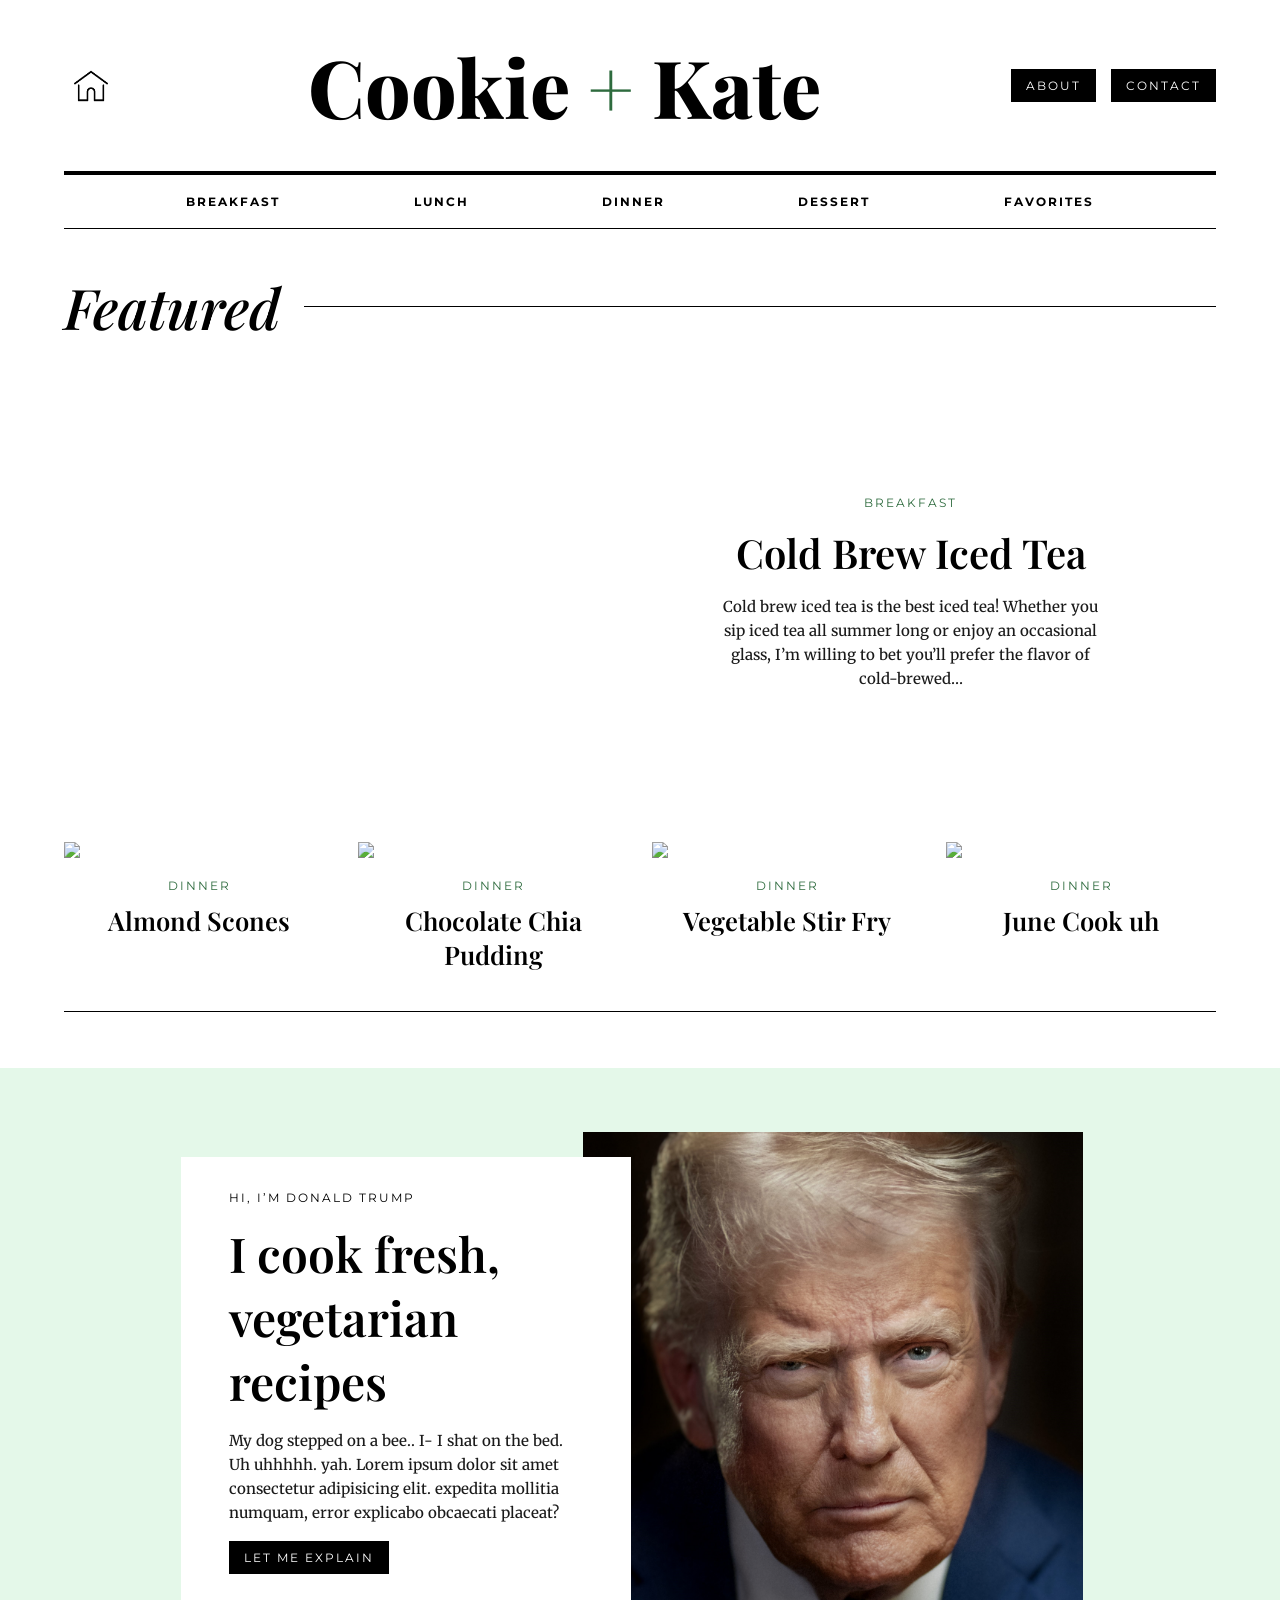
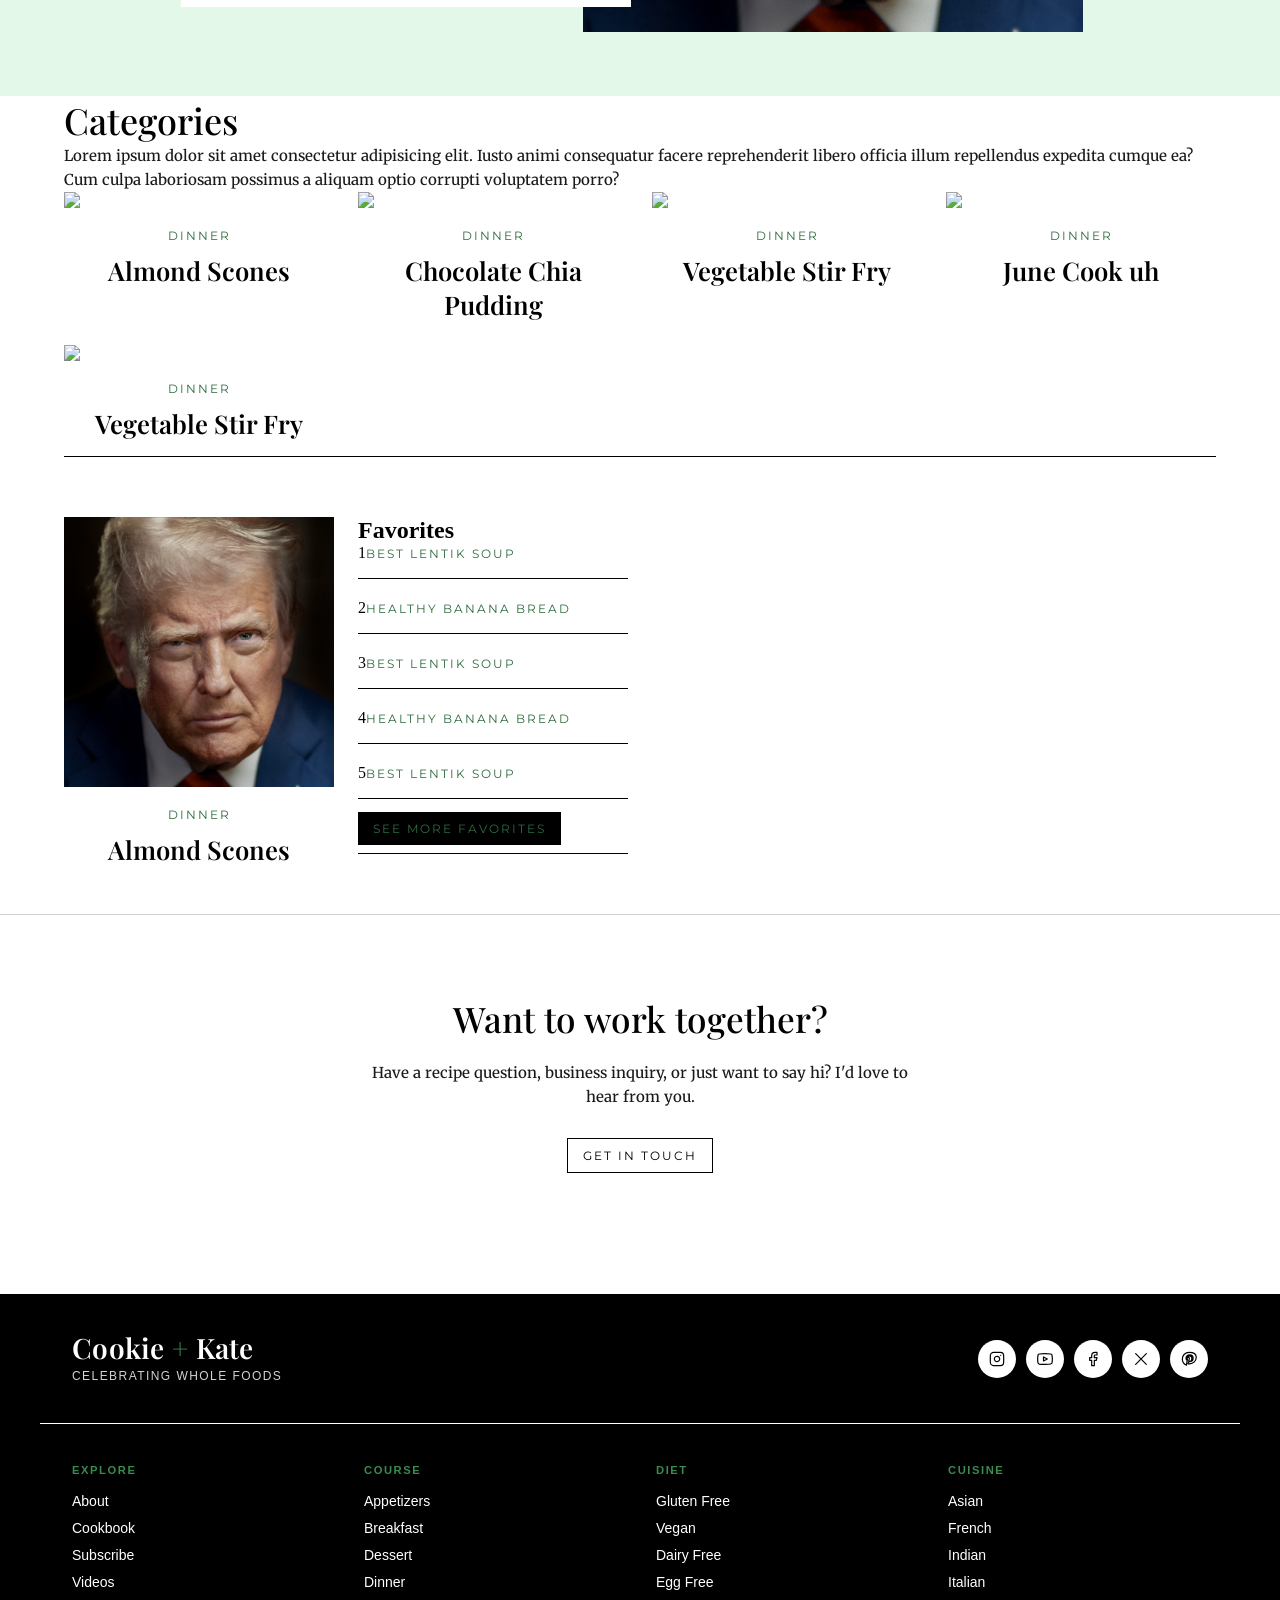
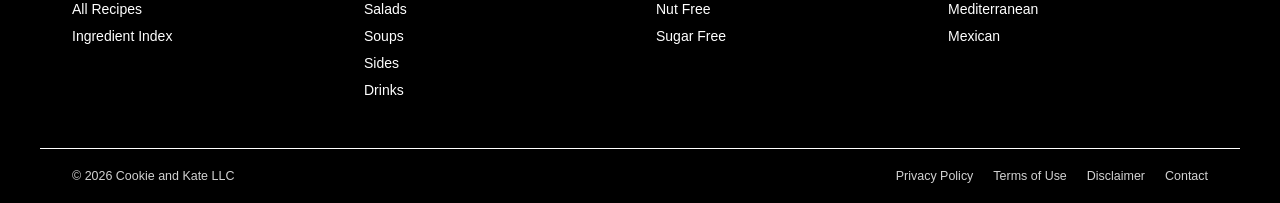
==== commit 8c29be96: "Merge pull request #2 from AkIyAm4/contact-page Added a contact page and button" ====
--- a/index.html
+++ b/index.html
@@ -109,6 +109,88 @@
                 </div>
             </section>
         </div>
+        <div>
+            <section class="categories-section">
+                <h1 class="serif">Categories</h1>
+                <p class="body-text">
+                    Lorem ipsum dolor sit amet consectetur adipisicing elit. 
+                    Iusto animi consequatur facere reprehenderit libero officia illum repellendus expedita cumque ea? 
+                    Cum culpa laboriosam possimus a aliquam optio corrupti voluptatem porro?
+                </p>
+                <div class="grid">
+                 
+                    <div class="card">
+                        <img src="assets/images/almond-flour-scones-recipe-600x800.webp" onclick="window.location.href='/index.html'">
+                        <a href="#" class="sans-serif">Dinner</a>
+                        <p class="serif" onclick="window.location.href='/index.html'">Almond Scones</p>
+                    </div>
+                    <div class="card">
+                        <img src="assets/images/chocolate-chia-pudding-recipe-600x800.webp" onclick="window.location.href='/index.html'">
+                        <a href="#" class="sans-serif">Dinner</a>
+                        <p class="serif" onclick="window.location.href='/index.html'">Chocolate Chia Pudding</p>
+                    </div>
+                    <div class="card">
+                        <img src="assets/images/vegetable-stir-fry-in-bowls-600x800.webp" onclick="window.location.href='/index.html'">
+                        <a href="#" class="sans-serif">Dinner</a>
+                        <p class="serif" onclick="window.location.href='/index.html'">Vegetable Stir Fry</p>
+                    </div>
+                    <div class="card">
+                        <img src="assets/images/what-to-cook-this-june-2018-1-600x800.webp" onclick="window.location.href='/index.html'">
+                        <a href="#" class="sans-serif">Dinner</a>
+                        <p class="serif" onclick="window.location.href='/index.html'">June Cook uh</p>
+                    </div>
+                    <div class="card">
+                        <img src="assets/images/vegetable-stir-fry-in-bowls-600x800.webp" onclick="window.location.href='/index.html'">
+                        <a href="#" class="sans-serif">Dinner</a>
+                        <p class="serif" onclick="window.location.href='/index.html'">Vegetable Stir Fry</p>
+                    </div>
+             
+                </div>
+                <span class="line"></span>
+            </section>
+        </div>
+        <div>
+            <section class="favorites-section grid">
+                <div class="left">
+                    <div class="card">
+                        <img src="assets/images/trump.jpg" onclick="window.location.href='/index.html'">
+                        <a href="#" class="sans-serif">Dinner</a>
+                        <p class="serif" onclick="window.location.href='/index.html'">Almond Scones</p>
+                    </div>
+                </div>
+                <div class="right">
+                    <h1>Favorites</h1>
+                    <div class="faves">
+                        <div class="fav">
+                            <span>1</span><a href="#" class="sans-serif">Best Lentik Soup</a>
+                        </div>
+                        <div class="line"></div>
+                        <div class="fav">
+                            <span>2</span><a href="#" class="sans-serif">Healthy Banana Bread</a>
+                        </div>
+                        <div class="line"></div>
+                        <div class="fav">
+                            <span>3</span><a href="#" class="sans-serif">Best Lentik Soup</a>
+                        </div>
+                        <div class="line"></div>
+                        <div class="fav">
+                            <span>4</span><a href="#" class="sans-serif">Healthy Banana Bread</a>
+                        </div>
+                        <div class="line"></div>
+                        <div class="fav">
+                            <span>5</span><a href="#" class="sans-serif">Best Lentik Soup</a>
+                        </div>
+                    </div>
+                    <div class="line-button">
+                        <div class="line"></div>
+                        <a class="button" href="#">See more Favorites</a>
+                        <div class="line"></div>
+                    </div>
+                   
+                </div>
+            </section>
+        </div>
+    </main>
 
         <div class="contact-cta-wrapper">
             <section class="contact-cta">
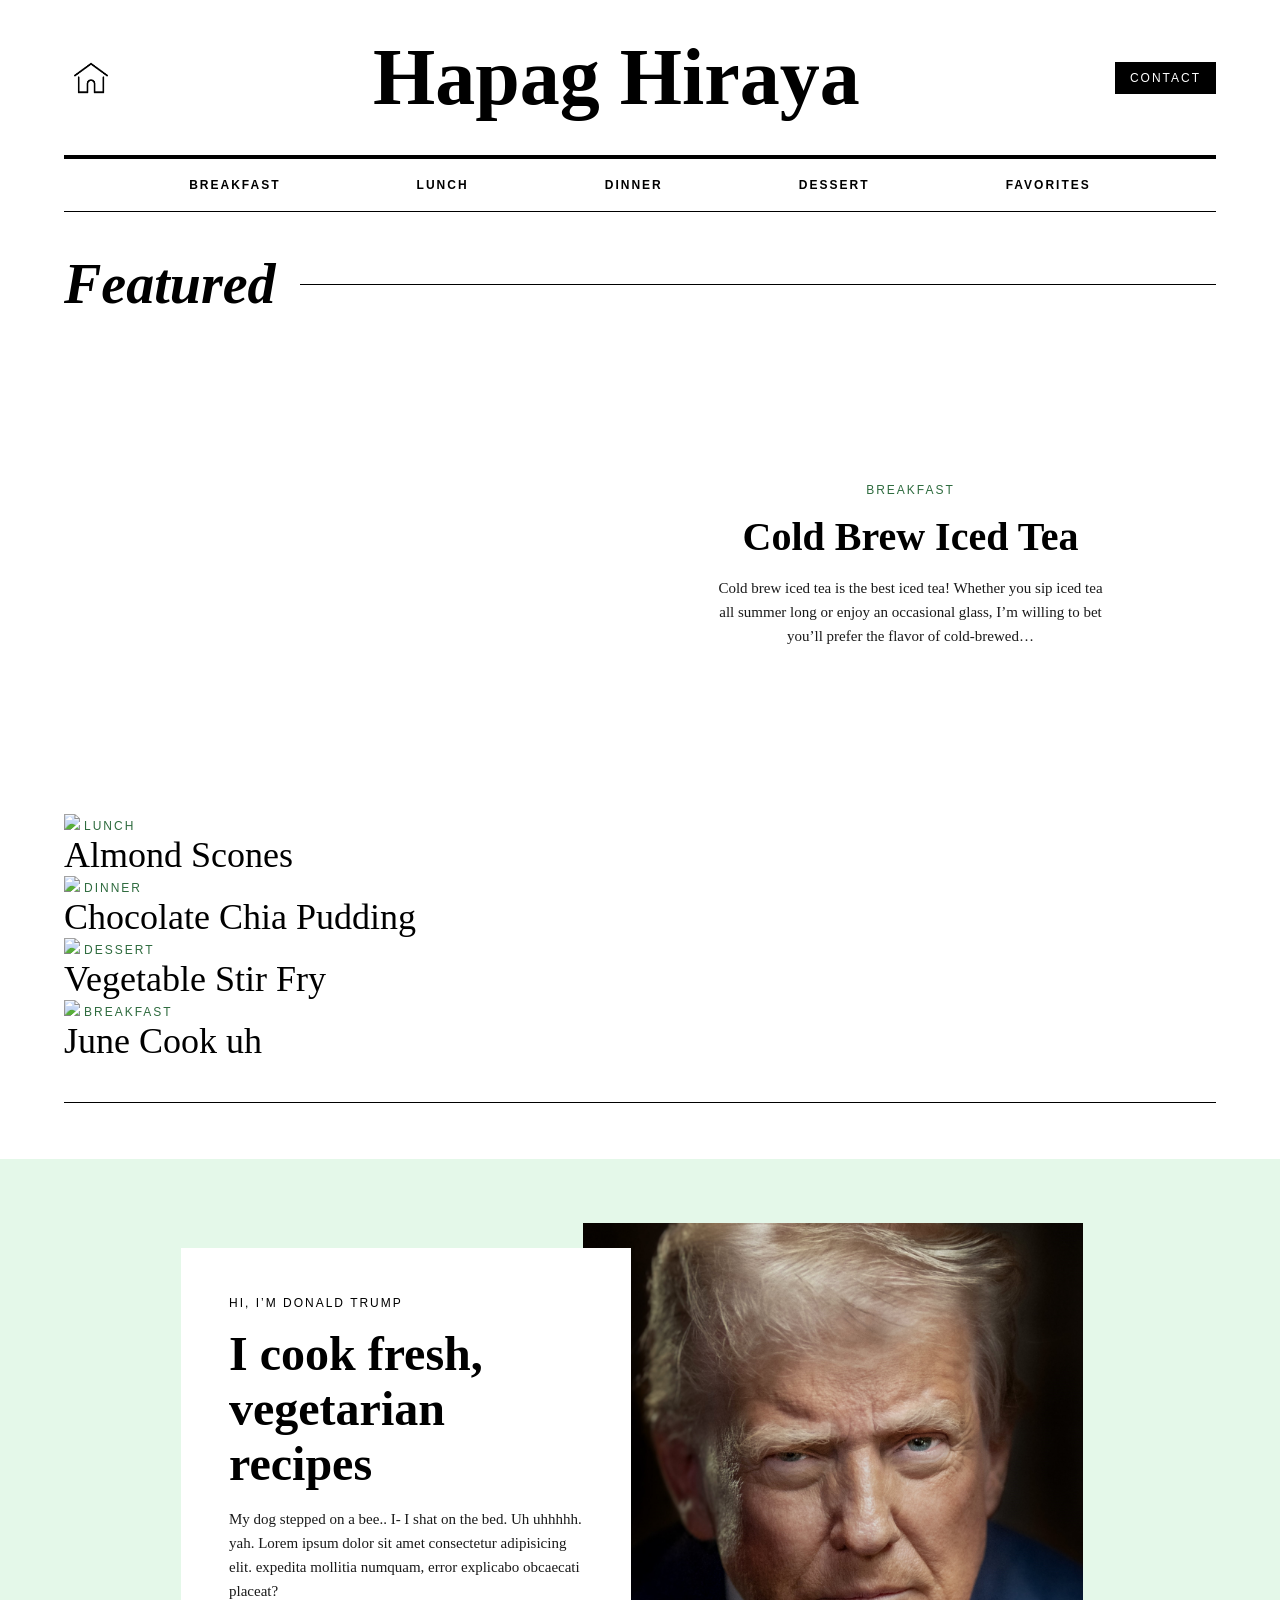
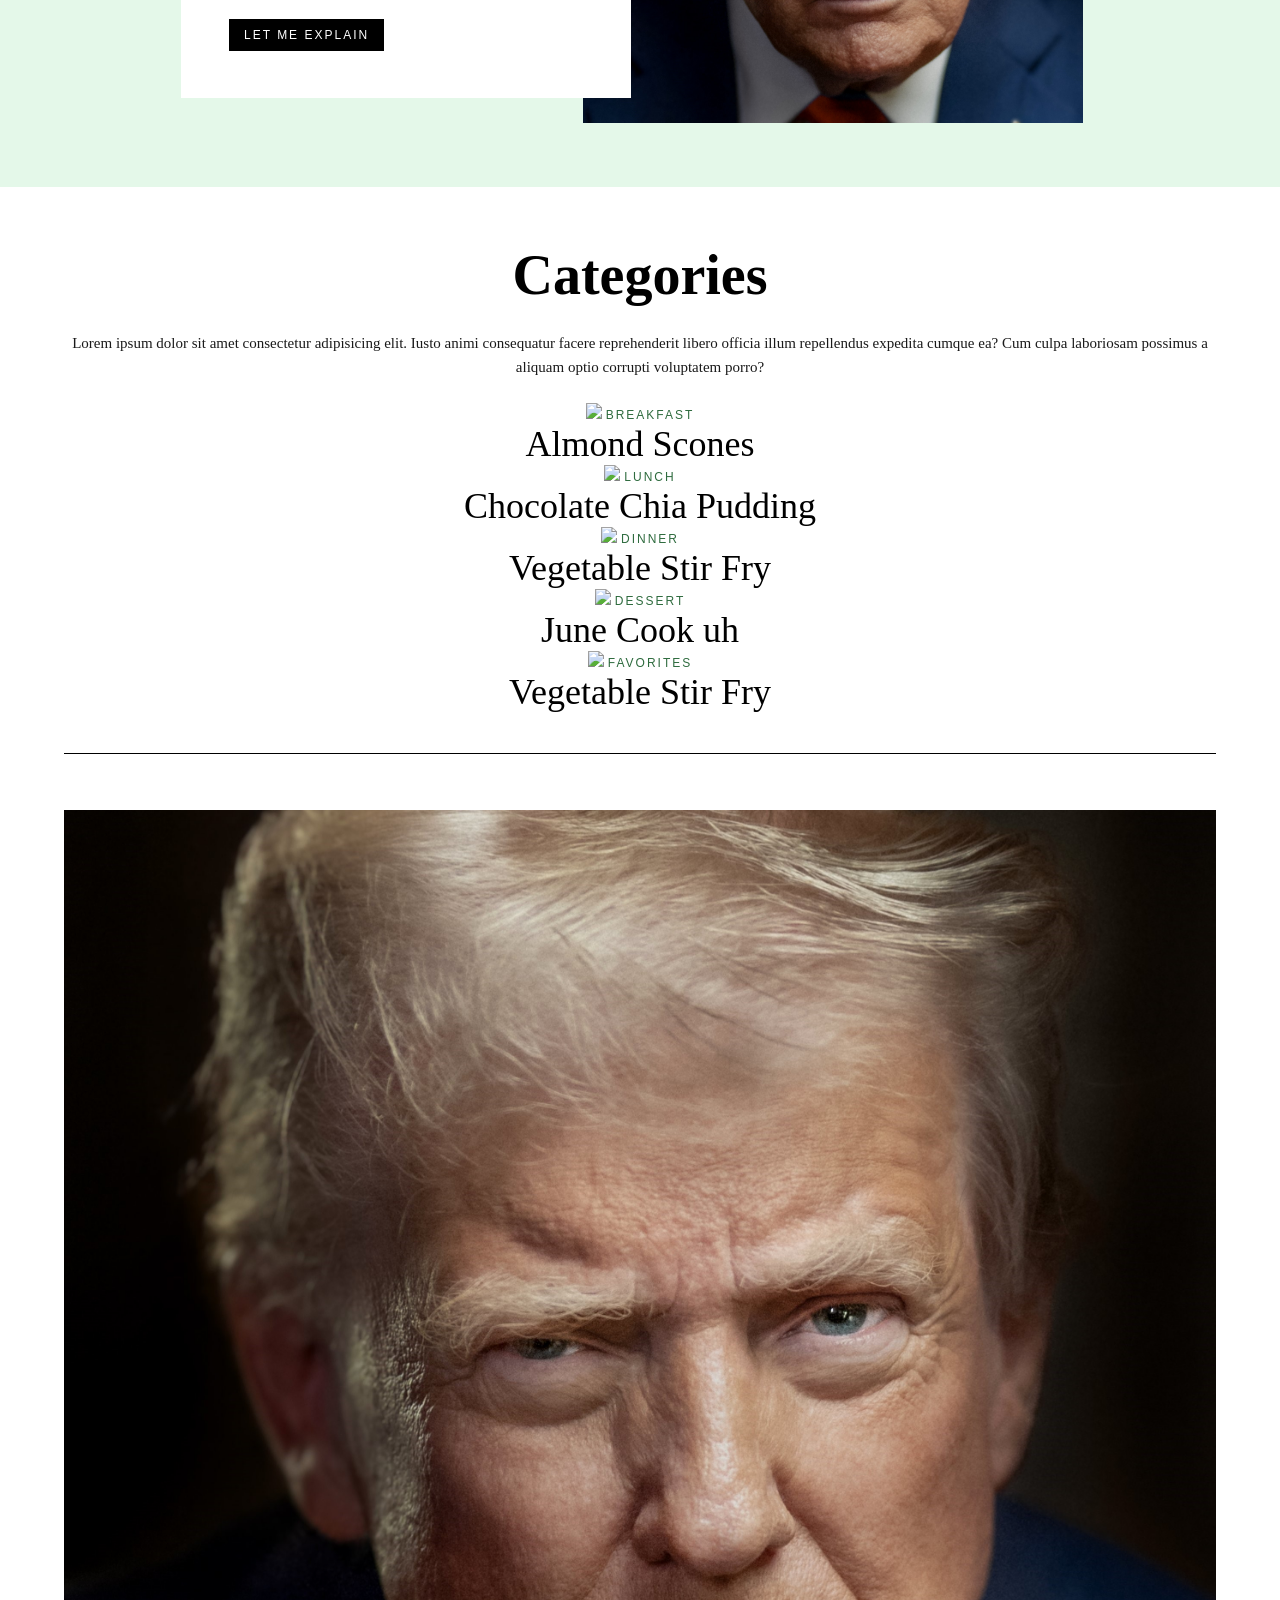
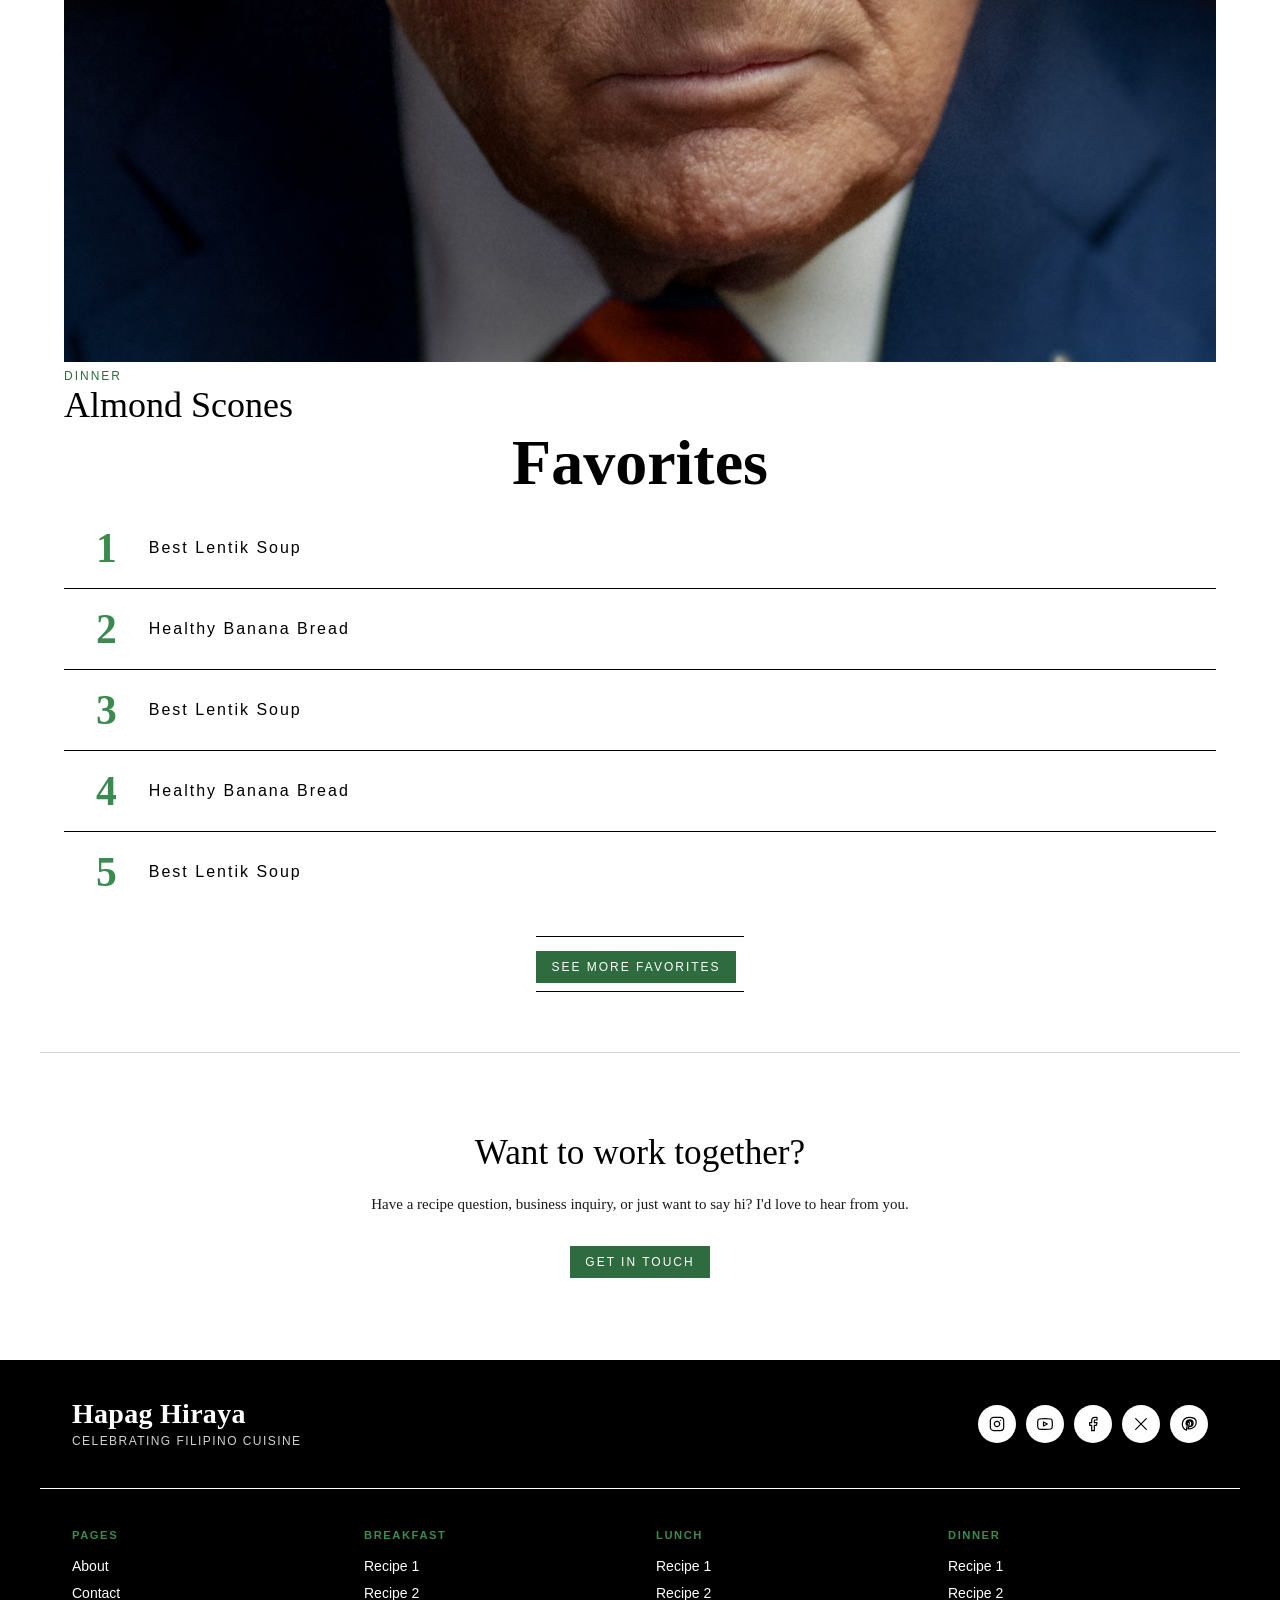
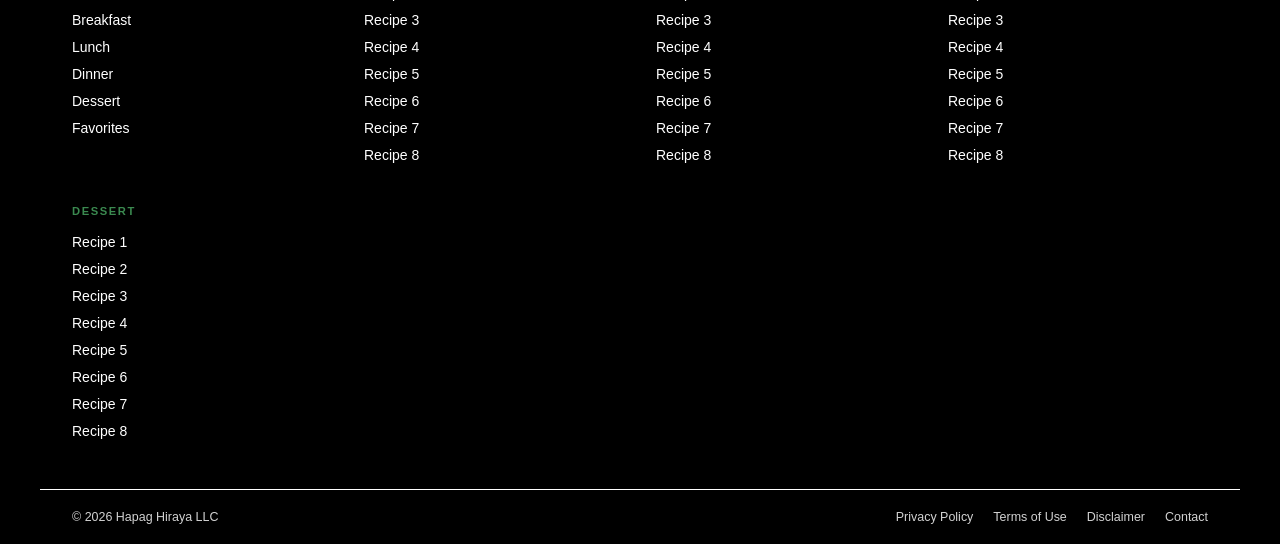
==== commit 05eb215f: "fix media queries placement" ====
--- a/index.html
+++ b/index.html
@@ -3,44 +3,42 @@
 <head>
     <meta charset="UTF-8">
     <meta name="viewport" content="width=device-width, initial-scale=1.0">
-    <title>Itec50 Final Project</title>
-    <link rel="stylesheet" href="style.css">
-    <link rel="preconnect" href="https://fonts.googleapis.com">
-    <link rel="preconnect" href="https://fonts.gstatic.com" crossorigin>
-    <link href="https://fonts.googleapis.com/css2?family=Merriweather:ital,wght@0,300;0,400;1,300&family=Montserrat:wght@400;600&family=Playfair+Display:wght@400;500;600&display=swap" rel="stylesheet">
+    <title>Itec50 Final Project - Home</title>
+    <link rel="stylesheet" href="/style.css">
+    <link rel="stylesheet" href="/css/homepage.css">
 </head>
 <body>
     <nav>
         <div>
             <div class="upper">
                 <div class="left">
-                    <img class="mobile-menu icon" src="assets/icons/menu.png">
-                    <a href="index.html">
-                        <img class="home-btn icon" src="assets/icons/home.png">
+                    <img class="mobile-menu icon" src="/assets/icons/menu.png">
+                    <a href="/index.html">
+                        <img class="home-btn icon" src="/assets/icons/home.png">
                     </a>
                 </div>
-                <a href="index.html">
-                    <div class="title serif">Cookie <span>+</span> Kate</div>
+                <a href="/index.html">
+                    <div class="title serif">Hapag <span></span>Hiraya</div>
                 </a>
                 <div class="right">
-                    <a class="button about-btn" href="about.html">About</a>
-                    <a class="button contact-btn" href="contact.html">Contact</a>
+                    <!-- <a class="button about-btn" href="about.html">About</a> -->
+                    <a class="button contact-btn" href="/contact.html">Contact</a>
                 </div>
             </div>
             <div class="lower sans-serif">
-                <a href="#">Breakfast</a>
-                <a href="#">Lunch</a>
-                <a href="#">Dinner</a>
-                <a href="#">Dessert</a>
-                <a href="#">Favorites</a>
+                <a href="/pages/breakfast/breakfast.html">Breakfast</a>
+                <a href="/pages/lunch/lunch.html">Lunch</a>
+                <a href="/pages/dinner/dinner.html">Dinner</a>
+                <a href="/pages/dessert/dessert.html">Dessert</a>
+                <a href="/pages/favorites/favorites.html">Favorites</a>
                 <div class="mobile-dropdown">
-                    <a href="about.html">About</a>
-                    <a href="contact.html">Contact</a>
-                    <a href="#">Breakfast</a>
-                    <a href="#">Lunch</a>
-                    <a href="#">Dinner</a>
-                    <a href="#">Dessert</a>
-                    <a href="#">Favorites</a>
+                    <a href="/about.html">About</a>
+                    <a href="/contact.html">Contact</a>
+                    <a href="/pages/breakfast/breakfast.html">Breakfast</a>
+                    <a href="/pages/lunch/lunch.html">Lunch</a>
+                    <a href="/pages/dinner/dinner.html">Dinner</a>
+                    <a href="/pages/dessert/dessert.html">Dessert</a>
+                    <a href="/pages/favorites/favorites.html">Favorites</a>
                     <span></span>
                 </div>
             </div>
@@ -69,7 +67,7 @@
                 <div class="grid">
                     <div class="card">
                         <img src="assets/images/almond-flour-scones-recipe-600x800.webp" onclick="window.location.href='index.html'">
-                        <a href="#" class="sans-serif">Dinner</a>
+                        <a href="#" class="sans-serif">Lunch</a>
                         <p class="serif" onclick="window.location.href='index.html'">Almond Scones</p>
                     </div>
                     <div class="card">
@@ -79,12 +77,12 @@
                     </div>
                     <div class="card">
                         <img src="assets/images/vegetable-stir-fry-in-bowls-600x800.webp" onclick="window.location.href='index.html'">
-                        <a href="#" class="sans-serif">Dinner</a>
+                        <a href="#" class="sans-serif">Dessert</a>
                         <p class="serif" onclick="window.location.href='index.html'">Vegetable Stir Fry</p>
                     </div>
                     <div class="card">
                         <img src="assets/images/what-to-cook-this-june-2018-1-600x800.webp" onclick="window.location.href='index.html'">
-                        <a href="#" class="sans-serif">Dinner</a>
+                        <a href="#" class="sans-serif">Breakfast</a>
                         <p class="serif" onclick="window.location.href='index.html'">June Cook uh</p>
                     </div>
                 </div>
@@ -118,15 +116,14 @@
                     Cum culpa laboriosam possimus a aliquam optio corrupti voluptatem porro?
                 </p>
                 <div class="grid">
-                 
                     <div class="card">
                         <img src="assets/images/almond-flour-scones-recipe-600x800.webp" onclick="window.location.href='/index.html'">
-                        <a href="#" class="sans-serif">Dinner</a>
+                        <a href="#" class="sans-serif">Breakfast</a>
                         <p class="serif" onclick="window.location.href='/index.html'">Almond Scones</p>
                     </div>
                     <div class="card">
                         <img src="assets/images/chocolate-chia-pudding-recipe-600x800.webp" onclick="window.location.href='/index.html'">
-                        <a href="#" class="sans-serif">Dinner</a>
+                        <a href="#" class="sans-serif">Lunch</a>
                         <p class="serif" onclick="window.location.href='/index.html'">Chocolate Chia Pudding</p>
                     </div>
                     <div class="card">
@@ -136,15 +133,14 @@
                     </div>
                     <div class="card">
                         <img src="assets/images/what-to-cook-this-june-2018-1-600x800.webp" onclick="window.location.href='/index.html'">
-                        <a href="#" class="sans-serif">Dinner</a>
+                        <a href="#" class="sans-serif">Dessert</a>
                         <p class="serif" onclick="window.location.href='/index.html'">June Cook uh</p>
                     </div>
                     <div class="card">
                         <img src="assets/images/vegetable-stir-fry-in-bowls-600x800.webp" onclick="window.location.href='/index.html'">
-                        <a href="#" class="sans-serif">Dinner</a>
+                        <a href="#" class="sans-serif">Favorites</a>
                         <p class="serif" onclick="window.location.href='/index.html'">Vegetable Stir Fry</p>
                     </div>
-             
                 </div>
                 <span class="line"></span>
             </section>
@@ -183,20 +179,18 @@
                     </div>
                     <div class="line-button">
                         <div class="line"></div>
-                        <a class="button" href="#">See more Favorites</a>
-                        <div class="line"></div>
-                    </div>
-                   
-                </div>
-            </section>
-        </div>
-    </main>
+                        <a class="button" href="/pages/favorites/favorites.html">See more Favorites</a>
+                        <div class="line"></div>
+                    </div>
 
+                </div>
+            </section>
+        </div>
         <div class="contact-cta-wrapper">
             <section class="contact-cta">
                 <h2 class="serif">Want to work together?</h2>
                 <p class="body-text">Have a recipe question, business inquiry, or just want to say hi? I'd love to hear from you.</p>
-                <a class="button outline-btn" href="contact.html">Get in Touch</a>
+                <a class="button outline-btn" href="/contact.html">Get in Touch</a>
             </section>
         </div>
     </main>
@@ -204,105 +198,116 @@
     <footer class="site-footer">
         <div class="footer-top">
             <div class="footer-brand">
-            <a href="index.html" class="footer-logo">Cookie <span class="footer-logo-plus">+</span> Kate</a>
-            <p class="footer-tagline">Celebrating whole foods</p>
-            </div>
-
+                <a href="/index.html" class="footer-logo">Hapag <span class="footer-logo-plus"></span>Hiraya</a>
+                <p class="footer-tagline">Celebrating Filipino Cuisine</p>
+            </div>
             <div class="footer-social">
-            <a href="https://instagram.com" class="social-link" aria-label="Instagram">
-                <svg xmlns="http://www.w3.org/2000/svg" viewBox="0 0 24 24" fill="none" stroke="currentColor" stroke-width="1.8" stroke-linecap="round" stroke-linejoin="round">
-                <rect x="2" y="2" width="20" height="20" rx="5" ry="5"/>
-                <path d="M16 11.37A4 4 0 1 1 12.63 8 4 4 0 0 1 16 11.37z"/>
-                <line x1="17.5" y1="6.5" x2="17.51" y2="6.5"/>
-                </svg>
-            </a>
-            <a href="https://youtube.com" class="social-link" aria-label="YouTube">
-                <svg xmlns="http://www.w3.org/2000/svg" viewBox="0 0 24 24" fill="none" stroke="currentColor" stroke-width="1.8" stroke-linecap="round" stroke-linejoin="round">
-                <path d="M22.54 6.42a2.78 2.78 0 0 0-1.95-1.96C18.88 4 12 4 12 4s-6.88 0-8.59.46A2.78 2.78 0 0 0 1.46 6.42 29 29 0 0 0 1 12a29 29 0 0 0 .46 5.58A2.78 2.78 0 0 0 3.41 19.6C5.12 20 12 20 12 20s6.88 0 8.59-.46a2.78 2.78 0 0 0 1.95-1.95A29 29 0 0 0 23 12a29 29 0 0 0-.46-5.58z"/>
-                <polygon points="9.75 15.02 15.5 12 9.75 8.98 9.75 15.02"/>
-                </svg>
-            </a>
-            <a href="https://facebook.com" class="social-link" aria-label="Facebook">
-                <svg xmlns="http://www.w3.org/2000/svg" viewBox="0 0 24 24" fill="none" stroke="currentColor" stroke-width="1.8" stroke-linecap="round" stroke-linejoin="round">
-                <path d="M18 2h-3a5 5 0 0 0-5 5v3H7v4h3v8h4v-8h3l1-4h-4V7a1 1 0 0 1 1-1h3z"/>
-                </svg>
-            </a>
-            <a href="https://x.com" class="social-link" aria-label="X / Twitter">
-                <svg xmlns="http://www.w3.org/2000/svg" viewBox="0 0 24 24" fill="none" stroke="currentColor" stroke-width="1.8" stroke-linecap="round" stroke-linejoin="round">
-                <path d="M4 4l16 16M20 4 4 20"/>
-                </svg>
-            </a>
-            <a href="https://pinterest.com" class="social-link" aria-label="Pinterest">
-                <svg xmlns="http://www.w3.org/2000/svg" viewBox="0 0 24 24" fill="none" stroke="currentColor" stroke-width="1.8" stroke-linecap="round" stroke-linejoin="round">
-                <path d="M12 2C6.48 2 2 6.48 2 12c0 4.24 2.65 7.86 6.39 9.29-.09-.78-.17-1.98.04-2.83.18-.76 1.22-5.17 1.22-5.17s-.31-.62-.31-1.54c0-1.45.84-2.53 1.88-2.53.89 0 1.32.67 1.32 1.47 0 .9-.57 2.24-.87 3.48-.25 1.04.52 1.88 1.54 1.88 1.85 0 3.1-2.37 3.1-5.18 0-2.14-1.44-3.64-3.5-3.64-2.38 0-3.78 1.79-3.78 3.63 0 .72.28 1.49.62 1.91a.25.25 0 0 1 .06.24l-.23.95c-.04.15-.12.18-.28.11-1.04-.49-1.69-2.02-1.69-3.25 0-2.64 1.92-5.07 5.53-5.07 2.9 0 5.16 2.07 5.16 4.83 0 2.88-1.81 5.19-4.33 5.19-.85 0-1.64-.44-1.91-.96l-.52 1.95c-.19.72-.69 1.62-1.03 2.17.78.24 1.6.37 2.46.37 5.52 0 10-4.48 10-10S17.52 2 12 2z"/>
-                </svg>
-            </a>
-            </div>
-        </div>
-
+                <a href="https://instagram.com" class="social-link" aria-label="Instagram">
+                    <svg xmlns="http://www.w3.org/2000/svg" viewBox="0 0 24 24" fill="none" stroke="currentColor" stroke-width="1.8" stroke-linecap="round" stroke-linejoin="round">
+                    <rect x="2" y="2" width="20" height="20" rx="5" ry="5"/>
+                    <path d="M16 11.37A4 4 0 1 1 12.63 8 4 4 0 0 1 16 11.37z"/>
+                    <line x1="17.5" y1="6.5" x2="17.51" y2="6.5"/>
+                    </svg>
+                </a>
+                <a href="https://youtube.com" class="social-link" aria-label="YouTube">
+                    <svg xmlns="http://www.w3.org/2000/svg" viewBox="0 0 24 24" fill="none" stroke="currentColor" stroke-width="1.8" stroke-linecap="round" stroke-linejoin="round">
+                    <path d="M22.54 6.42a2.78 2.78 0 0 0-1.95-1.96C18.88 4 12 4 12 4s-6.88 0-8.59.46A2.78 2.78 0 0 0 1.46 6.42 29 29 0 0 0 1 12a29 29 0 0 0 .46 5.58A2.78 2.78 0 0 0 3.41 19.6C5.12 20 12 20 12 20s6.88 0 8.59-.46a2.78 2.78 0 0 0 1.95-1.95A29 29 0 0 0 23 12a29 29 0 0 0-.46-5.58z"/>
+                    <polygon points="9.75 15.02 15.5 12 9.75 8.98 9.75 15.02"/>
+                    </svg>
+                </a>
+                <a href="https://facebook.com" class="social-link" aria-label="Facebook">
+                    <svg xmlns="http://www.w3.org/2000/svg" viewBox="0 0 24 24" fill="none" stroke="currentColor" stroke-width="1.8" stroke-linecap="round" stroke-linejoin="round">
+                    <path d="M18 2h-3a5 5 0 0 0-5 5v3H7v4h3v8h4v-8h3l1-4h-4V7a1 1 0 0 1 1-1h3z"/>
+                    </svg>
+                </a>
+                <a href="https://x.com" class="social-link" aria-label="X / Twitter">
+                    <svg xmlns="http://www.w3.org/2000/svg" viewBox="0 0 24 24" fill="none" stroke="currentColor" stroke-width="1.8" stroke-linecap="round" stroke-linejoin="round">
+                    <path d="M4 4l16 16M20 4 4 20"/>
+                    </svg>
+                </a>
+                <a href="https://pinterest.com" class="social-link" aria-label="Pinterest">
+                    <svg xmlns="http://www.w3.org/2000/svg" viewBox="0 0 24 24" fill="none" stroke="currentColor" stroke-width="1.8" stroke-linecap="round" stroke-linejoin="round">
+                    <path d="M12 2C6.48 2 2 6.48 2 12c0 4.24 2.65 7.86 6.39 9.29-.09-.78-.17-1.98.04-2.83.18-.76 1.22-5.17 1.22-5.17s-.31-.62-.31-1.54c0-1.45.84-2.53 1.88-2.53.89 0 1.32.67 1.32 1.47 0 .9-.57 2.24-.87 3.48-.25 1.04.52 1.88 1.54 1.88 1.85 0 3.1-2.37 3.1-5.18 0-2.14-1.44-3.64-3.5-3.64-2.38 0-3.78 1.79-3.78 3.63 0 .72.28 1.49.62 1.91a.25.25 0 0 1 .06.24l-.23.95c-.04.15-.12.18-.28.11-1.04-.49-1.69-2.02-1.69-3.25 0-2.64 1.92-5.07 5.53-5.07 2.9 0 5.16 2.07 5.16 4.83 0 2.88-1.81 5.19-4.33 5.19-.85 0-1.64-.44-1.91-.96l-.52 1.95c-.19.72-.69 1.62-1.03 2.17.78.24 1.6.37 2.46.37 5.52 0 10-4.48 10-10S17.52 2 12 2z"/>
+                    </svg>
+                </a>
+            </div>
+        </div>
         <div class="footer-nav">
             <div class="footer-nav-col">
-            <h4 class="footer-nav-heading">Explore</h4>
-            <ul>
-                <li><a href="about.html">About</a></li>
-                <li><a href="#">Cookbook</a></li>
-                <li><a href="#">Subscribe</a></li>
-                <li><a href="#">Videos</a></li>
-                <li><a href="#">All Recipes</a></li>
-                <li><a href="#">Ingredient Index</a></li>
-            </ul>
-            </div>
-
-            <div class="footer-nav-col">
-            <h4 class="footer-nav-heading">Course</h4>
-            <ul>
-                <li><a href="#">Appetizers</a></li>
-                <li><a href="#">Breakfast</a></li>
-                <li><a href="#">Dessert</a></li>
-                <li><a href="#">Dinner</a></li>
-                <li><a href="#">Salads</a></li>
-                <li><a href="#">Soups</a></li>
-                <li><a href="#">Sides</a></li>
-                <li><a href="#">Drinks</a></li>
-            </ul>
-            </div>
-
-            <div class="footer-nav-col">
-            <h4 class="footer-nav-heading">Diet</h4>
-            <ul>
-                <li><a href="#">Gluten Free</a></li>
-                <li><a href="#">Vegan</a></li>
-                <li><a href="#">Dairy Free</a></li>
-                <li><a href="#">Egg Free</a></li>
-                <li><a href="#">Nut Free</a></li>
-                <li><a href="#">Sugar Free</a></li>
-            </ul>
-            </div>
-
-            <div class="footer-nav-col">
-            <h4 class="footer-nav-heading">Cuisine</h4>
-            <ul>
-                <li><a href="#">Asian</a></li>
-                <li><a href="#">French</a></li>
-                <li><a href="#">Indian</a></li>
-                <li><a href="#">Italian</a></li>
-                <li><a href="#">Mediterranean</a></li>
-                <li><a href="#">Mexican</a></li>
-            </ul>
-            </div>
-        </div>
-
+                <h4 class="footer-nav-heading">Pages</h4>
+                <ul>
+                    <li><a href="/about.html">About</a></li>
+                    <li><a href="/contact.html">Contact</a></li>
+                    <li><a href="/pages/breakfast/breakfast.html">Breakfast</a></li>
+                    <li><a href="/pages/lunch/lunch.html">Lunch</a></li>
+                    <li><a href="/pages/dinner/dinner.html">Dinner</a></li>
+                    <li><a href="/pages/dessert/dessert.html">Dessert</a></li>
+                    <li><a href="/pages/favorites/favorites.html">Favorites</a></li>
+                </ul>
+            </div>
+            <div class="footer-nav-col">
+                <h4 class="footer-nav-heading">Breakfast</h4>
+                <ul>
+                    <li><a href="#">Recipe 1</a></li>
+                    <li><a href="#">Recipe 2</a></li>
+                    <li><a href="#">Recipe 3</a></li>
+                    <li><a href="#">Recipe 4</a></li>
+                    <li><a href="#">Recipe 5</a></li>
+                    <li><a href="#">Recipe 6</a></li>
+                    <li><a href="#">Recipe 7</a></li>
+                    <li><a href="#">Recipe 8</a></li>
+                </ul>
+            </div>
+            <div class="footer-nav-col">
+                <h4 class="footer-nav-heading">Lunch</h4>
+                <ul>
+                    <li><a href="#">Recipe 1</a></li>
+                    <li><a href="#">Recipe 2</a></li>
+                    <li><a href="#">Recipe 3</a></li>
+                    <li><a href="#">Recipe 4</a></li>
+                    <li><a href="#">Recipe 5</a></li>
+                    <li><a href="#">Recipe 6</a></li>
+                    <li><a href="#">Recipe 7</a></li>
+                    <li><a href="#">Recipe 8</a></li>
+                </ul>
+            </div>
+            <div class="footer-nav-col">
+                <h4 class="footer-nav-heading">Dinner</h4>
+                <ul>
+                    <li><a href="#">Recipe 1</a></li>
+                    <li><a href="#">Recipe 2</a></li>
+                    <li><a href="#">Recipe 3</a></li>
+                    <li><a href="#">Recipe 4</a></li>
+                    <li><a href="#">Recipe 5</a></li>
+                    <li><a href="#">Recipe 6</a></li>
+                    <li><a href="#">Recipe 7</a></li>
+                    <li><a href="#">Recipe 8</a></li>
+                </ul>
+            </div>
+            <div class="footer-nav-col">
+                <h4 class="footer-nav-heading">Dessert</h4>
+                <ul>
+                    <li><a href="#">Recipe 1</a></li>
+                    <li><a href="#">Recipe 2</a></li>
+                    <li><a href="#">Recipe 3</a></li>
+                    <li><a href="#">Recipe 4</a></li>
+                    <li><a href="#">Recipe 5</a></li>
+                    <li><a href="#">Recipe 6</a></li>
+                    <li><a href="#">Recipe 7</a></li>
+                    <li><a href="#">Recipe 8</a></li>
+                </ul>
+            </div>
+        </div>
         <div class="footer-bottom">
-            <p class="footer-copyright">&copy; 2026 Cookie and Kate LLC</p>
+            <p class="footer-copyright">&copy; 2026 Hapag Hiraya LLC</p>
             <nav class="footer-legal">
-            <a href="#">Privacy Policy</a>
-            <a href="#">Terms of Use</a>
-            <a href="#">Disclaimer</a>
-            <a href="contact.html">Contact</a>
+                <a href="#">Privacy Policy</a>
+                <a href="#">Terms of Use</a>
+                <a href="#">Disclaimer</a>
+                <a href="/contact.html">Contact</a>
             </nav>
         </div>
     </footer>
-
-    <script src="script.js"></script>
+    <script src="/script.js"></script>
 </body>
 </html>
--- a/style.css
+++ b/style.css
@@ -1,10 +1,6 @@
-@import url(css/globals.css);
-@import url(css/nav.css);
-@import url(css/homepage.css);
-@import url(css/footer.css);
-@import url(css/reponsiveness.css);
-@import url(css/about.css);
-@import url(css/contact.css);
+@import url(/css/globals.css);
+@import url(/css/nav.css);
+@import url(/css/footer.css);
 
 script, style {
     display: none !important;
--- a/css/homepage.css
+++ b/css/homepage.css
@@ -0,0 +1,266 @@
+.hero {
+    display: flex;
+    flex-direction: column;
+    gap: 1.5rem;
+}
+.hero a,
+.categories-section a,
+.favorites-section a {
+    text-decoration: none;
+    color: var(--accent1);
+}
+.hero .upper {
+    display: flex;
+    justify-content: center;
+    align-items: center;
+    flex-direction: row;
+}
+.hero .upper h1 {
+    margin-right: 1.5rem;
+    font-size: 3.5rem;
+    font-weight: 550;
+    font-style: italic;
+}
+
+.hero .banner {
+    background-image: url(/assets/images/cold-brew-iced-tea-2.webp);
+    width: 100%;
+    height: 450px;
+    padding: 4rem;
+    display: flex;
+    justify-content: right;
+    align-items: center;
+    flex-direction: row;
+}
+.hero .banner h1 {
+    font-size: 2.5rem;
+    font-weight: 600;
+}
+.hero .textbox {
+    background-color: var(--bgcolor);
+    padding: 3rem;
+    aspect-ratio: 3/2;
+    height: 100%;
+    text-align: center;
+    display: flex;
+    flex-direction: column;
+    gap: 1rem;
+    justify-content: center;
+}
+.hero .textbox h1 a {
+    color: var(--textcolor);
+}
+
+.hero .textbox h1:hover,
+.card p:hover {
+    color: var(--accent1);
+}
+
+div:has(.about-section) {
+    background-color: var(--accent1faint);
+    max-width: none;
+    padding-top: 2.5rem;
+
+}
+.about-container {
+    display: flex;
+    justify-content: center;
+    align-items: center;
+    flex-direction: row;
+
+    max-width: 1200px;
+    margin: 0 auto;
+    padding: 1.5rem;
+}
+.about-container img {
+    aspect-ratio: 1/1;
+    height: 500px;
+    width: auto;
+    margin-right: 4rem;
+}
+.about-container .textbox {
+    background-color: var(--bgcolor);
+    padding: 3rem;
+    aspect-ratio: 1/1;
+    height: 450px;
+    text-align: left;
+    display: flex;
+    flex-direction: column;
+    gap: 1rem;
+    justify-content: center;
+
+    transform: translate(3rem, 0); 
+}
+.about-container .textbox h1 {
+    color: var(--textcolor);
+    font-size: 3rem;
+    font-weight: 600;
+}
+.about-container .button {
+    width: fit-content;
+}
+
+.contact-cta-wrapper {
+    width: 100%;
+    background-color: var(--bgcolor);
+    padding: 5rem 1.5rem;
+    border-top: 1px solid var(--offwhite);
+    display: flex;
+    justify-content: center;
+}
+
+.contact-cta {
+    max-width: 600px;
+    text-align: center;
+    display: flex;
+    flex-direction: column;
+    align-items: center;
+    gap: 1.2rem;
+}
+
+.contact-cta h2 {
+    font-size: 2.2rem;
+    color: var(--textcolor1);
+}
+
+.contact-cta .outline-btn {
+    background-color: var(--accent1);
+    color: var(--textcolor2);
+    border: 1px solid var(--textcolor2);
+    margin-top: 10px;
+}
+
+.contact-cta .outline-btn:hover {
+    background-color: var(--textcolor1);
+    color: var(--bgcolor);
+}
+
+.categories-section {
+    display: flex;
+    justify-content: center;
+    align-items: center;
+    flex-direction: column;
+    gap: 1.5rem;
+    text-align: center;
+    padding-top: 3.5rem;
+}
+.categories-section h1 {
+    font-size: 3.5rem;
+    font-weight: 600;
+}
+.categories-section .grid {
+    grid-template-columns: 1fr 1fr 1fr 1fr 1fr;
+}
+
+.favorites-section {
+    grid-template-columns: 1fr 1fr;
+    gap: 3rem;
+}
+.favorites-section img {
+    width: 100%;
+}
+
+.favorites-section .left,
+.favorites-section .right {
+    display: flex;
+    justify-content: center;
+    align-items: center;
+    flex-direction: column;
+    gap: 1.5rem;
+}
+
+.favorites-section h1 {
+    font-size: 4rem;
+    font-weight: 600;
+}
+.favorites-section span {
+    font-size: 2.6rem;
+    color: var(--accent1lighter);
+    font-weight: 600;
+    padding: 0 2rem;
+}
+.favorites-section .faves {
+    display: flex;
+    align-items: start;
+    justify-content: center;
+    flex-direction: column;
+    width: 100%;
+}
+.favorites-section .fav {
+    display: flex;
+    justify-content: center;
+    align-items: center;
+}
+.faves a {
+    color: var(--textcolor);
+    font-size: 1rem;
+    text-transform: none;
+}
+
+.favorites-section .line-button .button {
+    background-color: var(--accent1);
+    color: var(--bgcolor);
+}
+.favorites-section .line-button .button:hover {
+    background-color: var(--textcolor1);
+}
+
+@media screen and (max-width: 1000px) {
+    .about-container {
+        flex-direction: column-reverse;
+    }
+    div:has(.about-section) {
+        padding-bottom: 0;
+    }
+    .about-container .textbox {
+        transform: translate(0, -3rem);
+    }
+    .about-container img {
+        margin: 0;
+    }
+}
+@media screen and (max-width: 800px) {
+
+    .hero .banner {
+        justify-content: center;
+        padding: 2rem;
+    }
+    .hero .textbox {
+        aspect-ratio: auto;
+    }
+
+    .categories-section .grid {
+        grid-template-columns: 1fr 1fr;
+    }
+    .categories-section .grid .card:first-child {
+        grid-column: span 2;
+    }
+
+    .favorites-section {
+        grid-template-columns: 1fr;
+    }
+}
+@media screen and (max-width: 600px) {
+    .hero .grid {
+        grid-template-columns: 1fr 1fr;
+    }
+    .about-container {
+        padding: 0;
+    }
+    .about-container .textbox {
+        width: 100%;
+        height: fit-content;
+    }
+    .about-container img {
+        width: 100%;
+        height: auto;
+    }
+}
+@media screen and (max-width: 400px) {
+    .hero .textbox p {
+        display: none;
+    }
+    .hero .textbox h1 {
+        font-size: 2rem;
+    }
+}
